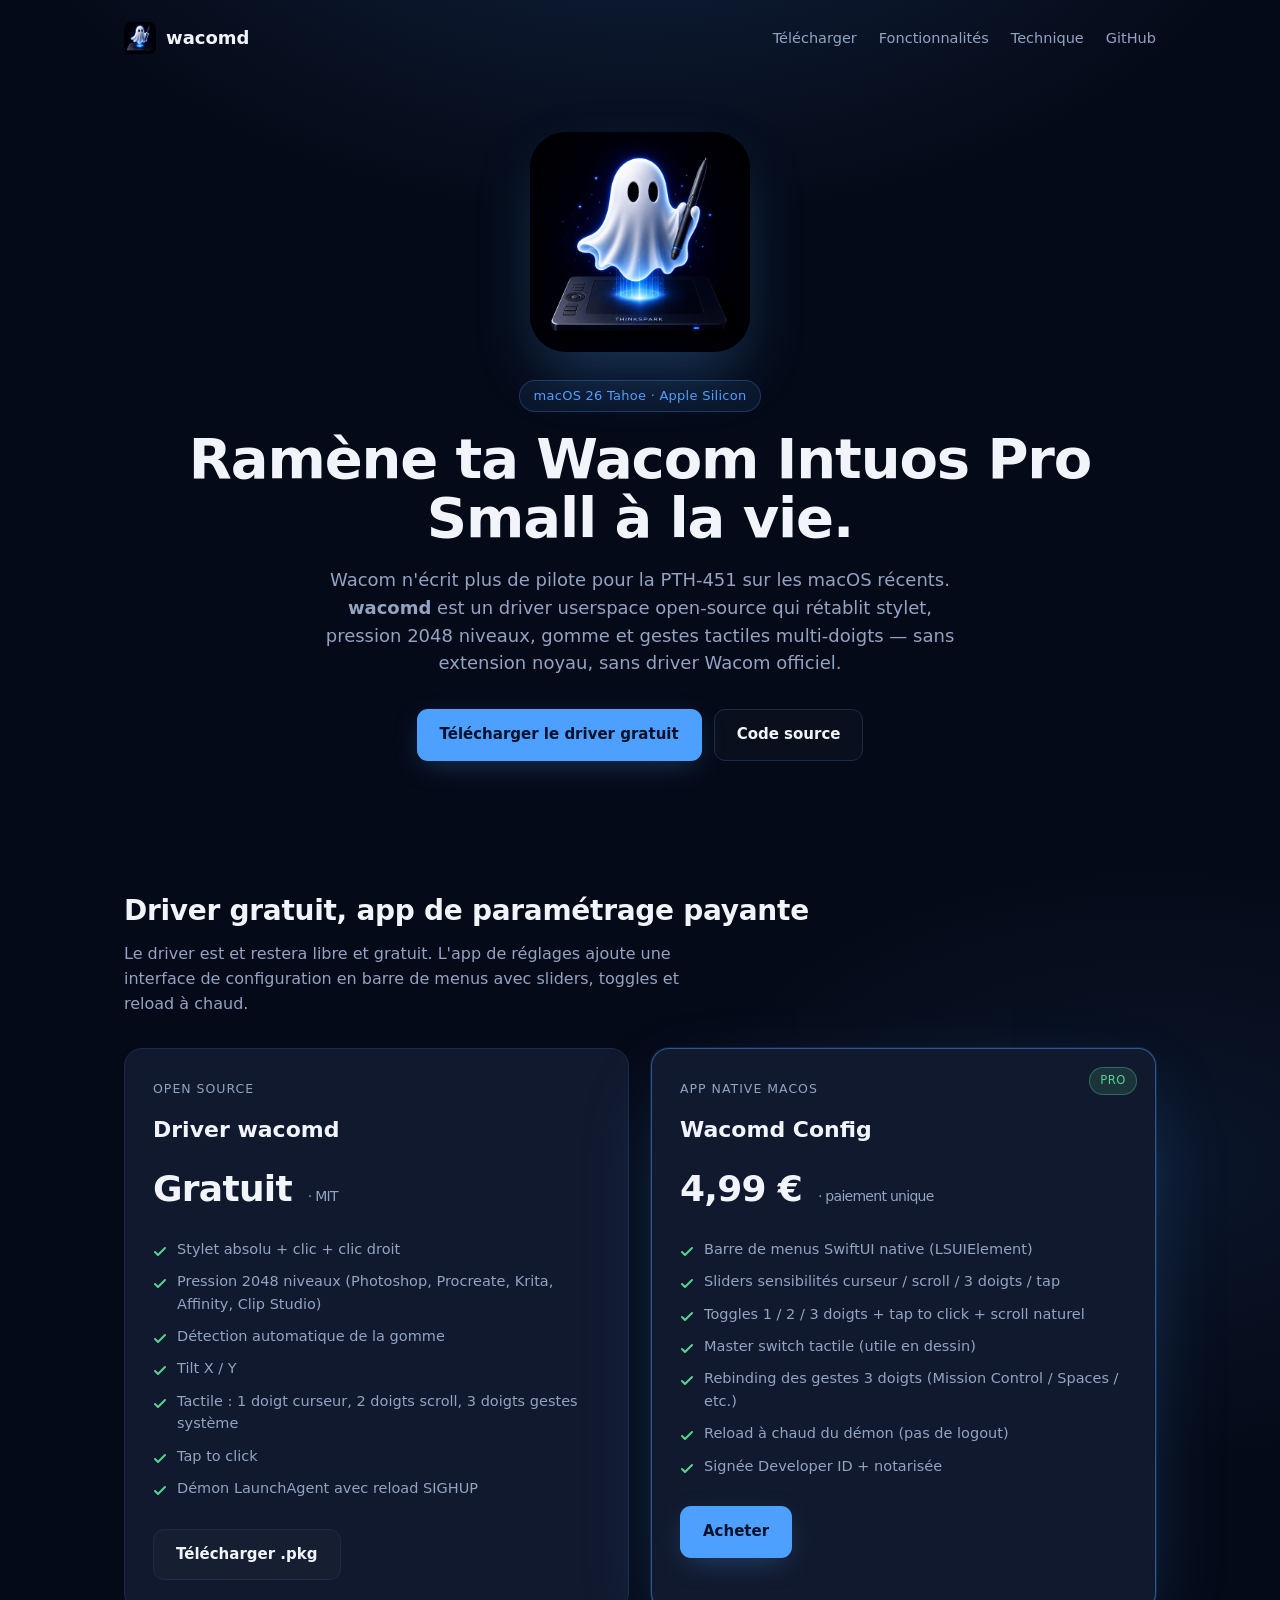
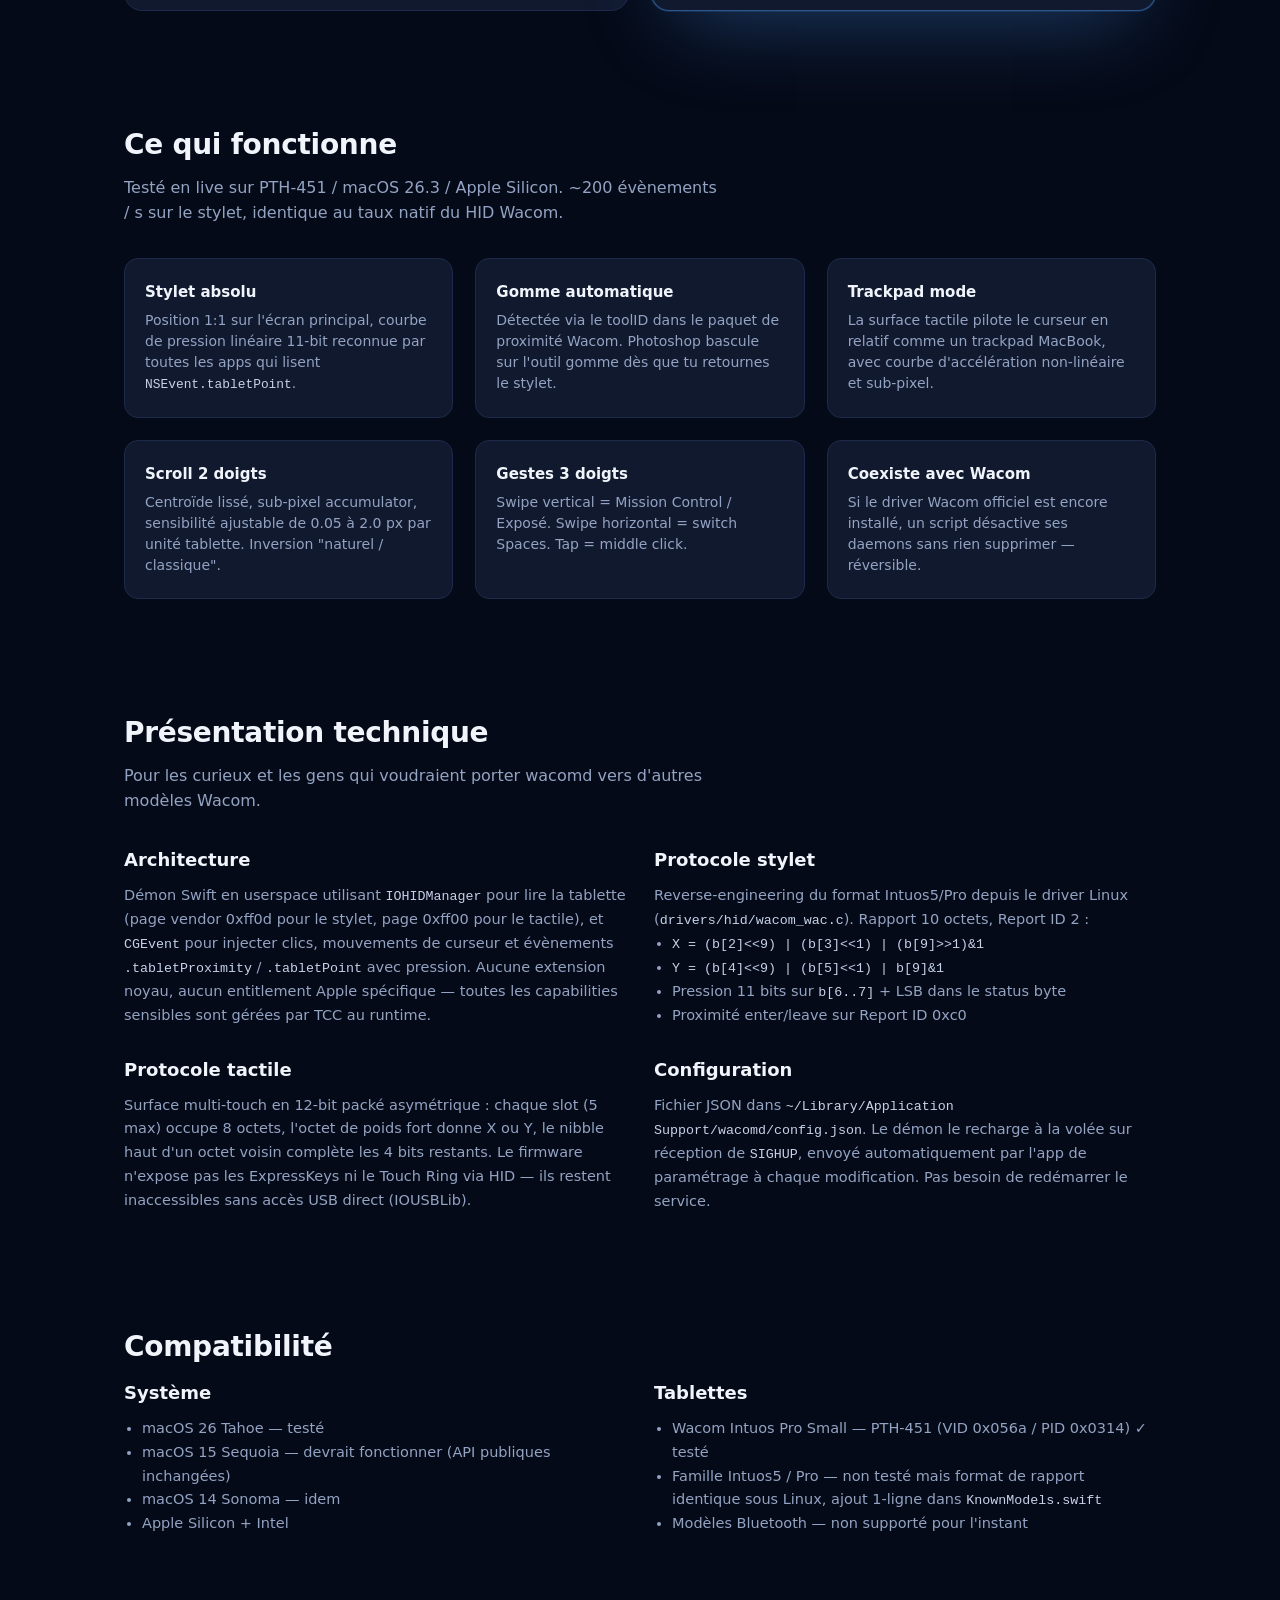
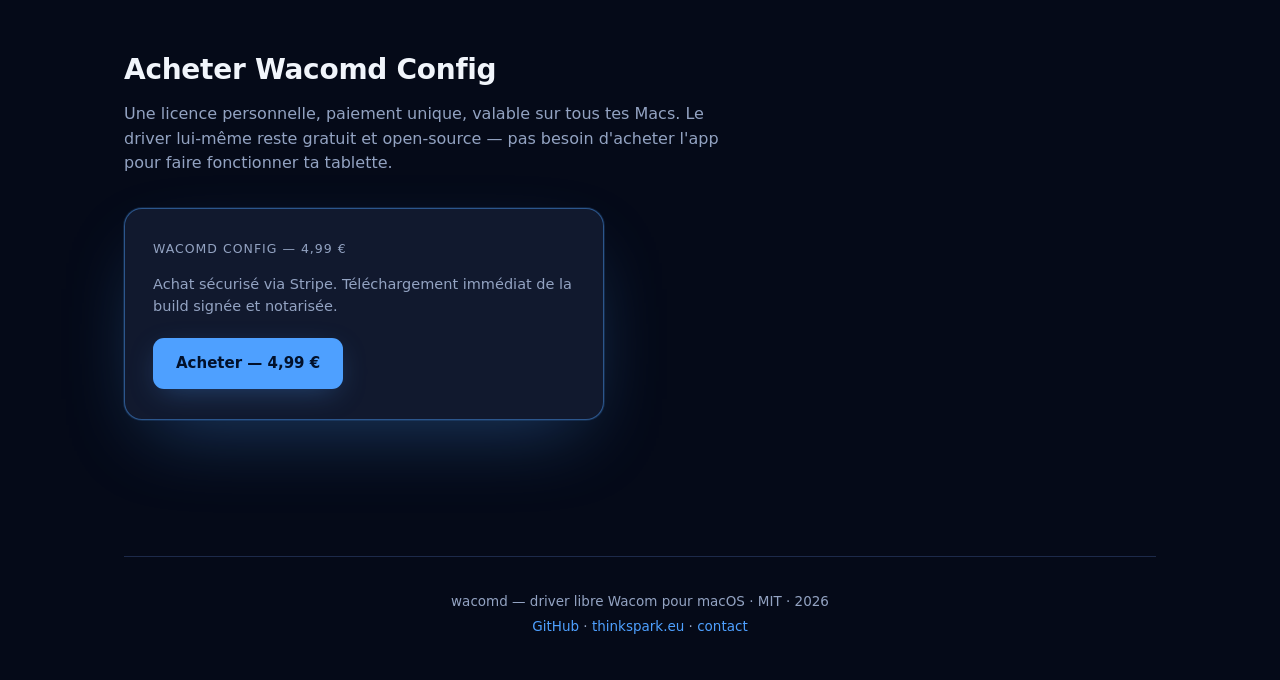
==== web/wacom_PTH-405_Driver/index.html @ 010a2177 "v0.9.1: landing page for app.thinkspark.eu/wacom_PTH-405_Driver Self-contained French landing page r" ====
<!doctype html>
<html lang="fr">
<head>
<meta charset="utf-8">
<meta name="viewport" content="width=device-width,initial-scale=1">
<title>wacomd — driver libre Wacom Intuos Pro Small sur macOS Tahoe</title>
<meta name="description" content="Pilote userspace open-source et app de paramétrage pour la Wacom Intuos Pro Small (PTH-451) sur macOS 26 Tahoe. Stylet, pression 2048 niveaux, gomme, gestes tactiles 1/2/3 doigts.">
<meta property="og:title" content="wacomd — driver libre Wacom PTH-451 sur macOS Tahoe">
<meta property="og:description" content="Stylet, pression, tactile multi-doigts. Driver gratuit, app de réglages payante.">
<meta property="og:image" content="ghost.png">
<meta property="og:type" content="website">
<link rel="icon" href="ghost.png" type="image/png">
<style>
  :root {
    --bg: #050a18;
    --bg-soft: #0c1428;
    --card: #11192e;
    --border: #1d2a4a;
    --accent: #4ea0ff;
    --accent-glow: rgba(78,160,255,0.35);
    --text: #f1f5fb;
    --muted: #93a3c2;
    --good: #59d28e;
  }
  * { box-sizing: border-box; margin: 0; padding: 0; }
  html { scroll-behavior: smooth; }
  body {
    font: 16px/1.55 -apple-system, BlinkMacSystemFont, "SF Pro Text", "Inter", system-ui, sans-serif;
    color: var(--text);
    background:
      radial-gradient(1100px 700px at 50% -200px, rgba(78,160,255,0.18), transparent 60%),
      radial-gradient(800px 500px at 90% 30%, rgba(78,160,255,0.08), transparent 60%),
      var(--bg);
    min-height: 100vh;
  }
  a { color: var(--accent); text-decoration: none; }
  a:hover { text-decoration: underline; }
  code, pre {
    font-family: ui-monospace, "SF Mono", "JetBrains Mono", Menlo, monospace;
    font-size: 0.92em;
    color: #c7d2e8;
  }
  pre {
    background: var(--bg-soft);
    border: 1px solid var(--border);
    border-radius: 10px;
    padding: 18px 20px;
    overflow-x: auto;
  }

  /* layout */
  .wrap { max-width: 1080px; margin: 0 auto; padding: 0 24px; }
  header.top {
    padding: 22px 0;
    display: flex; align-items: center; justify-content: space-between;
  }
  header.top a.logo {
    display: flex; align-items: center; gap: 10px;
    color: var(--text); font-weight: 600; font-size: 18px;
  }
  header.top a.logo img { width: 32px; height: 32px; border-radius: 7px; }
  header.top nav { display: flex; gap: 22px; font-size: 14.5px; }
  header.top nav a { color: var(--muted); }
  header.top nav a:hover { color: var(--text); text-decoration: none; }

  /* hero */
  .hero { padding: 56px 0 72px; text-align: center; }
  .hero .mascot {
    width: 220px; height: 220px;
    border-radius: 36px;
    box-shadow: 0 25px 60px -10px var(--accent-glow), 0 8px 24px rgba(0,0,0,0.5);
    margin: 0 auto 28px;
    display: block;
  }
  .hero .tag {
    display: inline-block;
    color: var(--accent);
    background: rgba(78,160,255,0.08);
    border: 1px solid rgba(78,160,255,0.25);
    border-radius: 999px;
    padding: 5px 14px;
    font-size: 13px;
    letter-spacing: 0.02em;
    margin-bottom: 18px;
  }
  .hero h1 {
    font-size: clamp(34px, 5vw, 56px);
    line-height: 1.05;
    letter-spacing: -0.02em;
    font-weight: 700;
    margin-bottom: 18px;
  }
  .hero p.lead {
    font-size: 18px;
    color: var(--muted);
    max-width: 640px;
    margin: 0 auto 32px;
  }
  .hero .ctas { display: flex; gap: 12px; justify-content: center; flex-wrap: wrap; }
  .btn {
    display: inline-flex; align-items: center; gap: 8px;
    padding: 13px 22px;
    border-radius: 11px;
    font-weight: 600;
    font-size: 15px;
    border: 1px solid transparent;
    transition: transform 0.08s ease, box-shadow 0.2s ease, background 0.2s ease;
  }
  .btn:hover { text-decoration: none; transform: translateY(-1px); }
  .btn-primary {
    background: var(--accent);
    color: #02112b;
    box-shadow: 0 8px 30px -8px var(--accent-glow);
  }
  .btn-primary:hover { background: #7bb6ff; }
  .btn-ghost {
    color: var(--text);
    border-color: var(--border);
    background: rgba(255,255,255,0.02);
  }
  .btn-ghost:hover { background: rgba(255,255,255,0.05); border-color: #2c3d63; }

  /* sections */
  section { padding: 56px 0; }
  section h2 {
    font-size: 28px;
    font-weight: 700;
    letter-spacing: -0.01em;
    margin-bottom: 10px;
  }
  section .sub { color: var(--muted); margin-bottom: 32px; max-width: 600px; }

  /* pricing */
  .pricing { display: grid; grid-template-columns: 1fr 1fr; gap: 22px; }
  @media (max-width: 720px) { .pricing { grid-template-columns: 1fr; } }
  .price-card {
    background: var(--card);
    border: 1px solid var(--border);
    border-radius: 18px;
    padding: 30px 28px;
    position: relative;
  }
  .price-card .label {
    font-size: 12.5px;
    text-transform: uppercase;
    letter-spacing: 0.08em;
    color: var(--muted);
    margin-bottom: 14px;
  }
  .price-card h3 { font-size: 22px; margin-bottom: 8px; }
  .price-card .price {
    font-size: 36px; font-weight: 700; letter-spacing: -0.02em;
    margin: 14px 0;
  }
  .price-card .price small {
    font-size: 14px; font-weight: 400; color: var(--muted);
    margin-left: 4px;
  }
  .price-card ul { list-style: none; margin: 16px 0 24px; }
  .price-card ul li {
    color: var(--muted);
    padding: 5px 0 5px 24px;
    position: relative;
    font-size: 14.5px;
  }
  .price-card ul li::before {
    content: ""; position: absolute; left: 0; top: 12px;
    width: 14px; height: 14px;
    background: var(--good);
    -webkit-mask: url("data:image/svg+xml;utf8,<svg viewBox='0 0 14 14' xmlns='http://www.w3.org/2000/svg'><path d='M2 7l3 3 7-7' stroke='black' stroke-width='2' fill='none' stroke-linecap='round' stroke-linejoin='round'/></svg>") center/contain no-repeat;
            mask: url("data:image/svg+xml;utf8,<svg viewBox='0 0 14 14' xmlns='http://www.w3.org/2000/svg'><path d='M2 7l3 3 7-7' stroke='black' stroke-width='2' fill='none' stroke-linecap='round' stroke-linejoin='round'/></svg>") center/contain no-repeat;
  }
  .price-card.featured {
    border-color: rgba(78,160,255,0.45);
    box-shadow: 0 0 0 1px rgba(78,160,255,0.15), 0 30px 80px -25px var(--accent-glow);
  }
  .price-card .badge {
    position: absolute; top: 18px; right: 18px;
    background: rgba(89,210,142,0.15); color: var(--good);
    border: 1px solid rgba(89,210,142,0.35);
    border-radius: 999px;
    font-size: 11.5px; letter-spacing: 0.05em;
    padding: 4px 10px;
    text-transform: uppercase;
  }

  /* features */
  .features { display: grid; grid-template-columns: 1fr 1fr 1fr; gap: 22px; }
  @media (max-width: 720px) { .features { grid-template-columns: 1fr; } }
  .feature {
    background: var(--card);
    border: 1px solid var(--border);
    border-radius: 14px;
    padding: 22px 20px;
  }
  .feature h4 { font-size: 15px; margin-bottom: 6px; }
  .feature p { font-size: 14px; color: var(--muted); line-height: 1.5; }

  /* tech */
  .tech-grid {
    display: grid; grid-template-columns: 1fr 1fr; gap: 28px;
  }
  @media (max-width: 720px) { .tech-grid { grid-template-columns: 1fr; } }
  .tech-grid h3 { font-size: 18px; margin-bottom: 10px; }
  .tech-grid p, .tech-grid li { font-size: 14.5px; color: var(--muted); line-height: 1.65; }
  .tech-grid ul { margin-left: 18px; }

  /* footer */
  footer {
    border-top: 1px solid var(--border);
    margin-top: 80px;
    padding: 30px 0 40px;
    color: var(--muted);
    font-size: 13.5px;
    text-align: center;
  }
  footer p { margin: 4px 0; }
</style>
</head>
<body>

<div class="wrap">

  <header class="top">
    <a class="logo" href="#"><img src="ghost.png" alt=""> wacomd</a>
    <nav>
      <a href="#telecharger">Télécharger</a>
      <a href="#fonctionnalites">Fonctionnalités</a>
      <a href="#technique">Technique</a>
      <a href="https://github.com/yanickb/wacomd" target="_blank" rel="noopener">GitHub</a>
    </nav>
  </header>

  <section class="hero">
    <img class="mascot" src="ghost.png" alt="">
    <span class="tag">macOS 26 Tahoe · Apple Silicon</span>
    <h1>Ramène ta Wacom Intuos Pro Small à la vie.</h1>
    <p class="lead">
      Wacom n'écrit plus de pilote pour la PTH-451 sur les macOS récents.
      <strong>wacomd</strong> est un driver userspace open-source qui rétablit
      stylet, pression&nbsp;2048&nbsp;niveaux, gomme et gestes tactiles
      multi-doigts — sans extension noyau, sans driver Wacom officiel.
    </p>
    <div class="ctas">
      <a class="btn btn-primary" href="#telecharger">Télécharger le driver gratuit</a>
      <a class="btn btn-ghost" href="https://github.com/yanickb/wacomd" target="_blank" rel="noopener">Code source</a>
    </div>
  </section>

  <section id="telecharger">
    <h2>Driver gratuit, app de paramétrage payante</h2>
    <p class="sub">
      Le driver est et restera libre et gratuit. L'app de réglages
      ajoute une interface de configuration en barre de menus
      avec sliders, toggles et reload à chaud.
    </p>

    <div class="pricing">

      <div class="price-card">
        <div class="label">Open Source</div>
        <h3>Driver wacomd</h3>
        <div class="price">Gratuit <small>· MIT</small></div>
        <ul>
          <li>Stylet absolu + clic + clic droit</li>
          <li>Pression 2048 niveaux (Photoshop, Procreate, Krita, Affinity, Clip Studio)</li>
          <li>Détection automatique de la gomme</li>
          <li>Tilt X / Y</li>
          <li>Tactile&nbsp;: 1 doigt curseur, 2 doigts scroll, 3 doigts gestes système</li>
          <li>Tap to click</li>
          <li>Démon LaunchAgent avec reload SIGHUP</li>
        </ul>
        <a class="btn btn-ghost" href="wacomd-latest.pkg" download>Télécharger&nbsp;.pkg</a>
      </div>

      <div class="price-card featured">
        <div class="badge">Pro</div>
        <div class="label">App native macOS</div>
        <h3>Wacomd&nbsp;Config</h3>
        <div class="price">4,99&nbsp;€ <small>· paiement unique</small></div>
        <ul>
          <li>Barre de menus SwiftUI native (LSUIElement)</li>
          <li>Sliders sensibilités curseur / scroll / 3 doigts / tap</li>
          <li>Toggles 1 / 2 / 3 doigts + tap to click + scroll naturel</li>
          <li>Master switch tactile (utile en dessin)</li>
          <li>Rebinding des gestes 3 doigts (Mission Control / Spaces / etc.)</li>
          <li>Reload à chaud du démon (pas de logout)</li>
          <li>Signée Developer ID + notarisée</li>
        </ul>
        <a class="btn btn-primary" href="#acheter">Acheter</a>
      </div>

    </div>
  </section>

  <section id="fonctionnalites">
    <h2>Ce qui fonctionne</h2>
    <p class="sub">Testé en live sur PTH-451&nbsp;/&nbsp;macOS&nbsp;26.3 / Apple Silicon. ~200 évènements / s sur le stylet, identique au taux natif du HID Wacom.</p>

    <div class="features">
      <div class="feature">
        <h4>Stylet absolu</h4>
        <p>Position 1:1 sur l'écran principal, courbe de pression linéaire 11-bit reconnue par toutes les apps qui lisent <code>NSEvent.tabletPoint</code>.</p>
      </div>
      <div class="feature">
        <h4>Gomme automatique</h4>
        <p>Détectée via le toolID dans le paquet de proximité Wacom. Photoshop bascule sur l'outil gomme dès que tu retournes le stylet.</p>
      </div>
      <div class="feature">
        <h4>Trackpad mode</h4>
        <p>La surface tactile pilote le curseur en relatif comme un trackpad MacBook, avec courbe d'accélération non-linéaire et sub-pixel.</p>
      </div>
      <div class="feature">
        <h4>Scroll 2 doigts</h4>
        <p>Centroïde lissé, sub-pixel accumulator, sensibilité ajustable de 0.05 à 2.0&nbsp;px par unité tablette. Inversion "naturel / classique".</p>
      </div>
      <div class="feature">
        <h4>Gestes 3 doigts</h4>
        <p>Swipe vertical&nbsp;= Mission Control / Exposé. Swipe horizontal&nbsp;= switch Spaces. Tap&nbsp;= middle click.</p>
      </div>
      <div class="feature">
        <h4>Coexiste avec Wacom</h4>
        <p>Si le driver Wacom officiel est encore installé, un script désactive ses daemons sans rien supprimer&nbsp;— réversible.</p>
      </div>
    </div>
  </section>

  <section id="technique">
    <h2>Présentation technique</h2>
    <p class="sub">Pour les curieux et les gens qui voudraient porter wacomd vers d'autres modèles Wacom.</p>

    <div class="tech-grid">

      <div>
        <h3>Architecture</h3>
        <p>
          Démon Swift en userspace utilisant <code>IOHIDManager</code> pour lire la
          tablette (page vendor 0xff0d pour le stylet, page 0xff00 pour le tactile),
          et <code>CGEvent</code> pour injecter clics, mouvements de curseur et
          évènements <code>.tabletProximity</code>&nbsp;/&nbsp;<code>.tabletPoint</code>
          avec pression. Aucune extension noyau, aucun entitlement Apple spécifique
          — toutes les capabilities sensibles sont gérées par TCC au runtime.
        </p>
      </div>

      <div>
        <h3>Protocole stylet</h3>
        <p>
          Reverse-engineering du format Intuos5/Pro depuis le driver Linux
          (<code>drivers/hid/wacom_wac.c</code>). Rapport 10 octets, Report ID 2&nbsp;:
        </p>
        <ul>
          <li><code>X = (b[2]&lt;&lt;9) | (b[3]&lt;&lt;1) | (b[9]&gt;&gt;1)&amp;1</code></li>
          <li><code>Y = (b[4]&lt;&lt;9) | (b[5]&lt;&lt;1) | b[9]&amp;1</code></li>
          <li>Pression 11 bits sur <code>b[6..7]</code> + LSB dans le status byte</li>
          <li>Proximité enter/leave sur Report ID 0xc0</li>
        </ul>
      </div>

      <div>
        <h3>Protocole tactile</h3>
        <p>
          Surface multi-touch en 12-bit packé asymétrique&nbsp;: chaque slot (5 max)
          occupe 8 octets, l'octet de poids fort donne X ou Y, le nibble haut d'un
          octet voisin complète les 4 bits restants. Le firmware n'expose pas
          les ExpressKeys ni le Touch Ring via HID — ils restent inaccessibles
          sans accès USB direct (IOUSBLib).
        </p>
      </div>

      <div>
        <h3>Configuration</h3>
        <p>
          Fichier JSON dans <code>~/Library/Application Support/wacomd/config.json</code>.
          Le démon le recharge à la volée sur réception de <code>SIGHUP</code>,
          envoyé automatiquement par l'app de paramétrage à chaque modification.
          Pas besoin de redémarrer le service.
        </p>
      </div>

    </div>
  </section>

  <section>
    <h2>Compatibilité</h2>
    <div class="tech-grid">
      <div>
        <h3>Système</h3>
        <ul>
          <li>macOS&nbsp;26 Tahoe — testé</li>
          <li>macOS&nbsp;15 Sequoia — devrait fonctionner (API publiques inchangées)</li>
          <li>macOS&nbsp;14 Sonoma — idem</li>
          <li>Apple Silicon&nbsp;+ Intel</li>
        </ul>
      </div>
      <div>
        <h3>Tablettes</h3>
        <ul>
          <li>Wacom Intuos Pro Small — PTH-451 (VID 0x056a / PID 0x0314) ✓ testé</li>
          <li>Famille Intuos5&nbsp;/&nbsp;Pro — non testé mais format de rapport identique sous Linux, ajout 1-ligne dans <code>KnownModels.swift</code></li>
          <li>Modèles Bluetooth — non supporté pour l'instant</li>
        </ul>
      </div>
    </div>
  </section>

  <section id="acheter">
    <h2>Acheter Wacomd Config</h2>
    <p class="sub">
      Une licence personnelle, paiement unique, valable sur tous tes Macs.
      Le driver lui-même reste gratuit et open-source — pas besoin d'acheter
      l'app pour faire fonctionner ta tablette.
    </p>
    <div class="price-card featured" style="max-width: 480px;">
      <div class="label">Wacomd Config — 4,99&nbsp;€</div>
      <p style="color: var(--muted); font-size: 14.5px; margin-top: 6px;">
        Achat sécurisé via Stripe.
        Téléchargement immédiat de la build signée et notarisée.
      </p>
      <a class="btn btn-primary" style="margin-top: 20px;" href="https://buy.stripe.com/PLACEHOLDER_LINK">Acheter — 4,99&nbsp;€</a>
    </div>
  </section>

  <footer>
    <p>wacomd — driver libre Wacom pour macOS · MIT · 2026</p>
    <p>
      <a href="https://github.com/yanickb/wacomd">GitHub</a> ·
      <a href="https://app.thinkspark.eu/">thinkspark.eu</a> ·
      <a href="mailto:yanick.blancho@gmail.com">contact</a>
    </p>
  </footer>

</div>

</body>
</html>
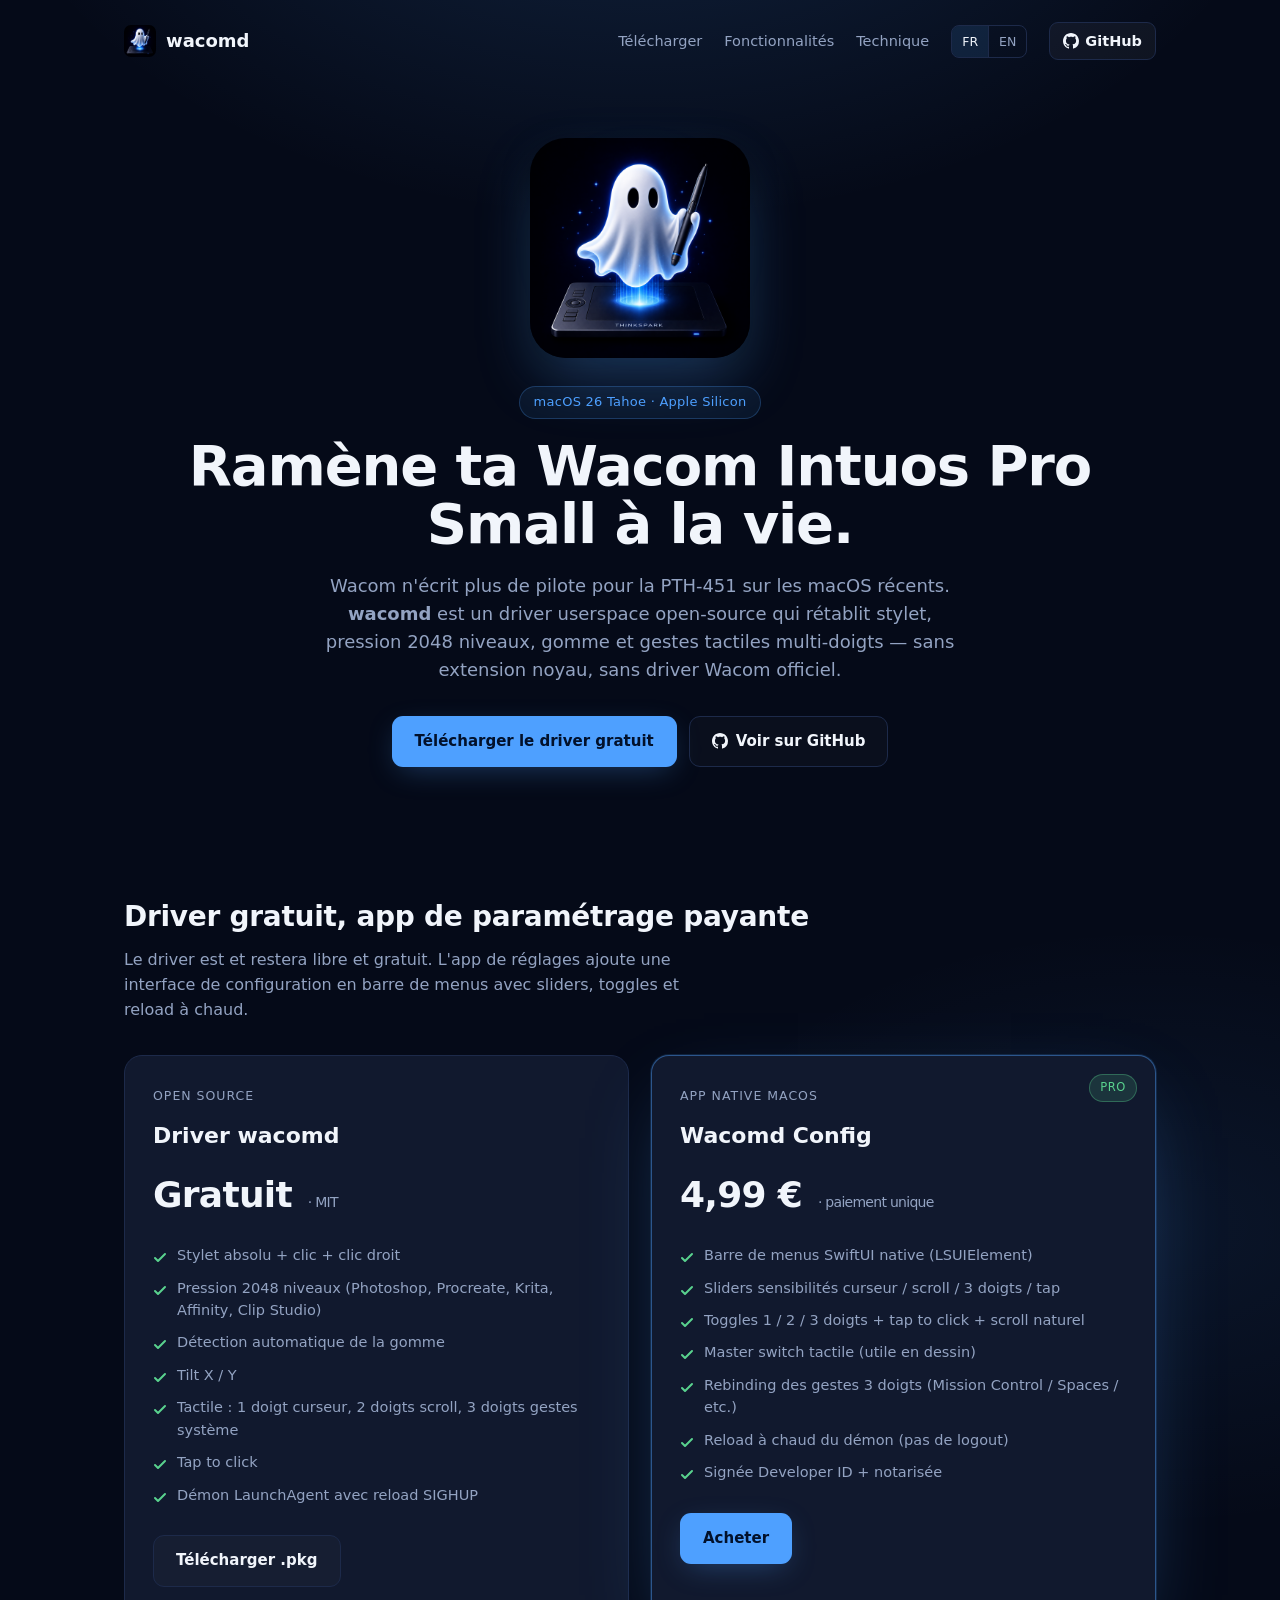
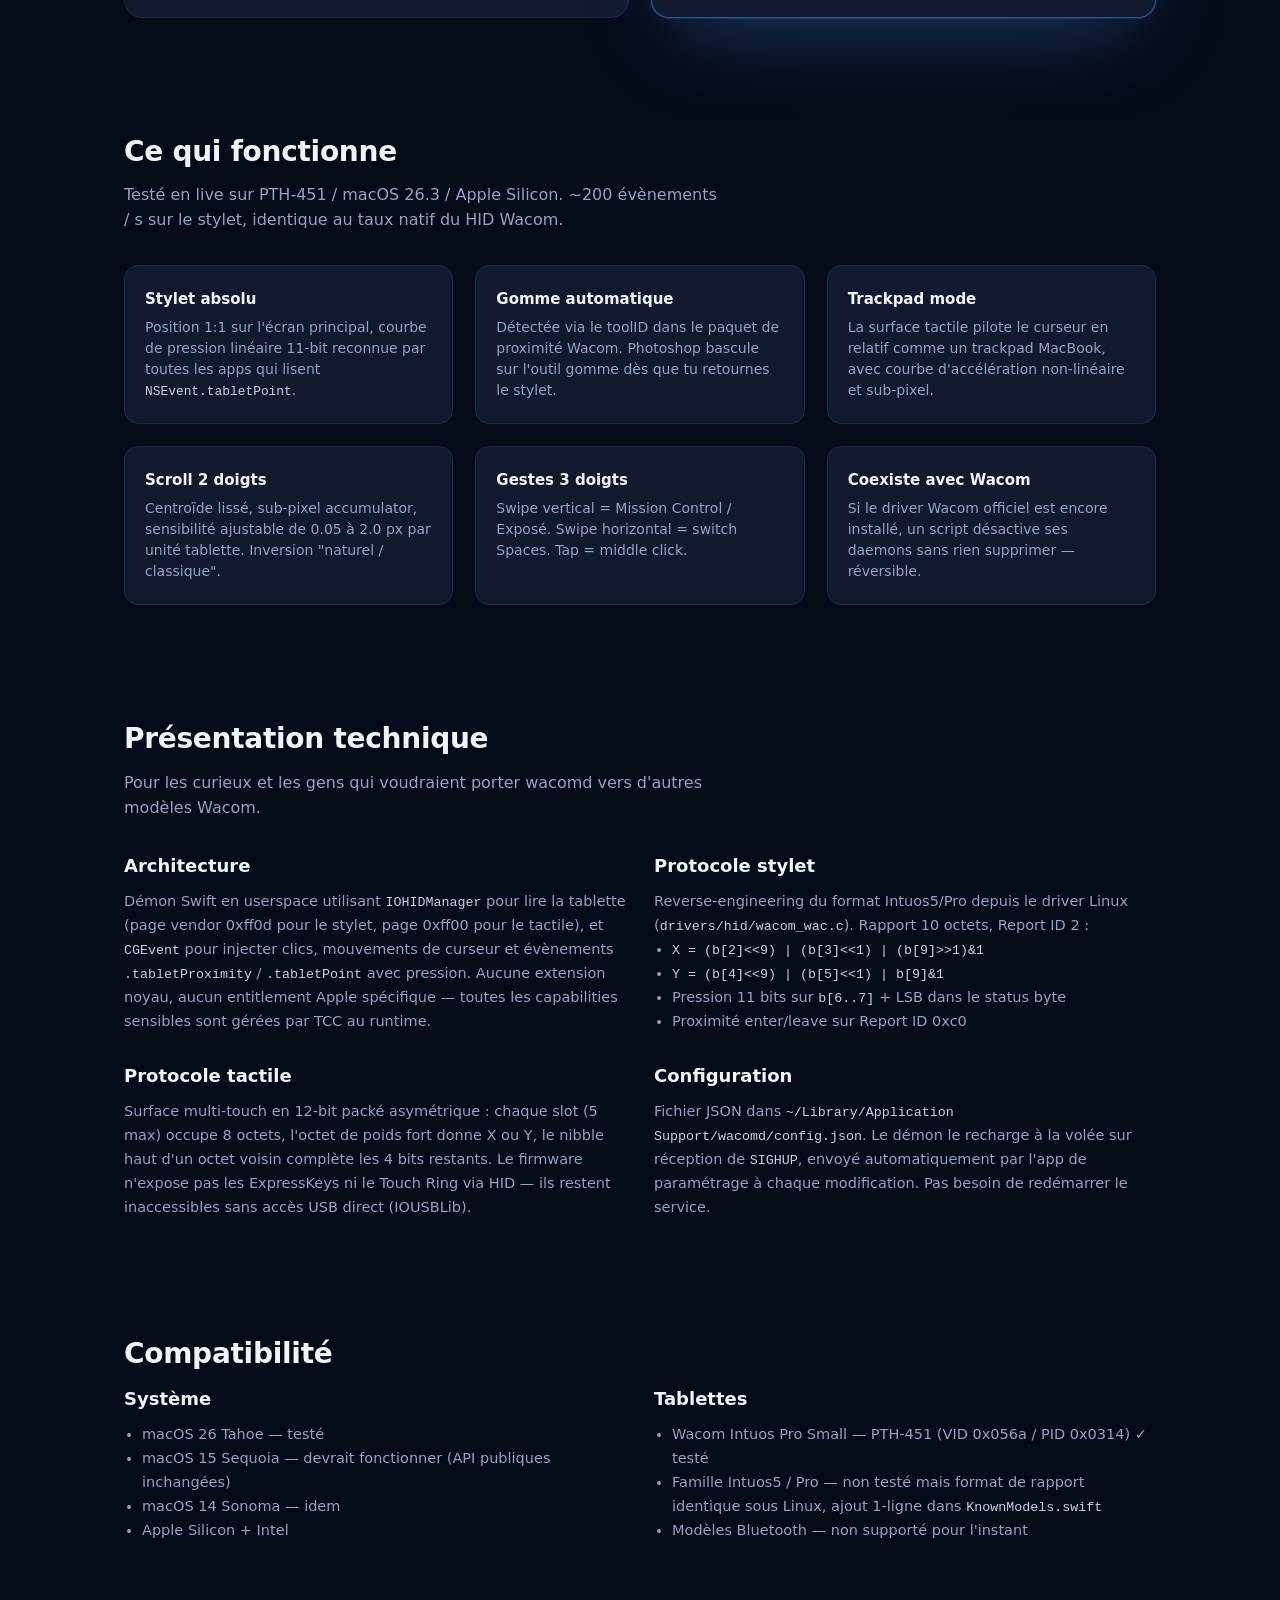
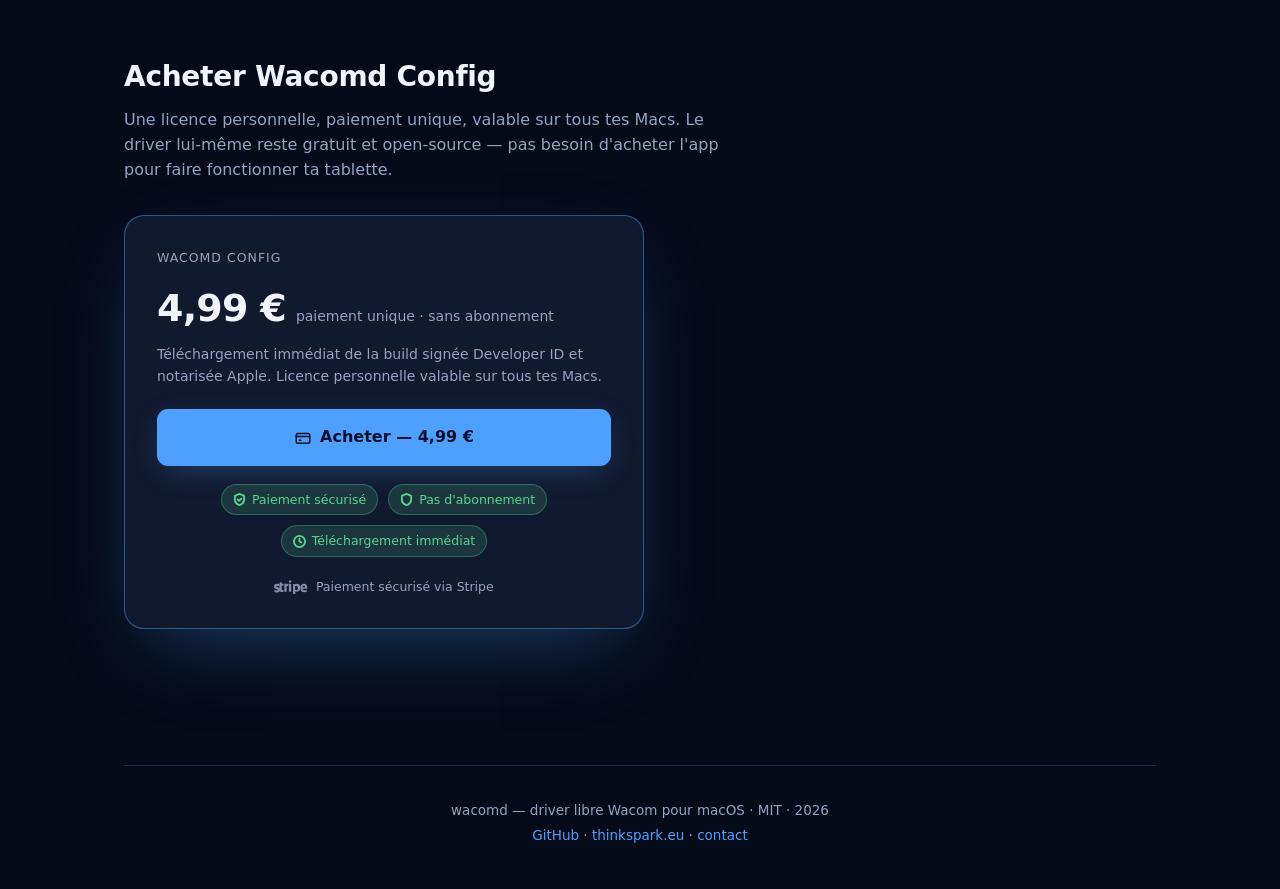
==== commit 3ce4be42: "v0.9.3: landing polish — elegant animations + Stripe wiring Major UI/UX pass on the wacom_PTH-405_Dr" ====
--- a/web/wacom_PTH-405_Driver/index.html
+++ b/web/wacom_PTH-405_Driver/index.html
@@ -9,213 +9,12 @@
 <meta property="og:description" content="Stylet, pression, tactile multi-doigts. Driver gratuit, app de réglages payante.">
 <meta property="og:image" content="ghost.png">
 <meta property="og:type" content="website">
+<meta name="theme-color" content="#050a18">
 <link rel="icon" href="ghost.png" type="image/png">
-<style>
-  :root {
-    --bg: #050a18;
-    --bg-soft: #0c1428;
-    --card: #11192e;
-    --border: #1d2a4a;
-    --accent: #4ea0ff;
-    --accent-glow: rgba(78,160,255,0.35);
-    --text: #f1f5fb;
-    --muted: #93a3c2;
-    --good: #59d28e;
-  }
-  * { box-sizing: border-box; margin: 0; padding: 0; }
-  html { scroll-behavior: smooth; }
-  body {
-    font: 16px/1.55 -apple-system, BlinkMacSystemFont, "SF Pro Text", "Inter", system-ui, sans-serif;
-    color: var(--text);
-    background:
-      radial-gradient(1100px 700px at 50% -200px, rgba(78,160,255,0.18), transparent 60%),
-      radial-gradient(800px 500px at 90% 30%, rgba(78,160,255,0.08), transparent 60%),
-      var(--bg);
-    min-height: 100vh;
-  }
-  a { color: var(--accent); text-decoration: none; }
-  a:hover { text-decoration: underline; }
-  code, pre {
-    font-family: ui-monospace, "SF Mono", "JetBrains Mono", Menlo, monospace;
-    font-size: 0.92em;
-    color: #c7d2e8;
-  }
-  pre {
-    background: var(--bg-soft);
-    border: 1px solid var(--border);
-    border-radius: 10px;
-    padding: 18px 20px;
-    overflow-x: auto;
-  }
-
-  /* layout */
-  .wrap { max-width: 1080px; margin: 0 auto; padding: 0 24px; }
-  header.top {
-    padding: 22px 0;
-    display: flex; align-items: center; justify-content: space-between;
-  }
-  header.top a.logo {
-    display: flex; align-items: center; gap: 10px;
-    color: var(--text); font-weight: 600; font-size: 18px;
-  }
-  header.top a.logo img { width: 32px; height: 32px; border-radius: 7px; }
-  header.top nav { display: flex; gap: 22px; font-size: 14.5px; }
-  header.top nav a { color: var(--muted); }
-  header.top nav a:hover { color: var(--text); text-decoration: none; }
-
-  /* hero */
-  .hero { padding: 56px 0 72px; text-align: center; }
-  .hero .mascot {
-    width: 220px; height: 220px;
-    border-radius: 36px;
-    box-shadow: 0 25px 60px -10px var(--accent-glow), 0 8px 24px rgba(0,0,0,0.5);
-    margin: 0 auto 28px;
-    display: block;
-  }
-  .hero .tag {
-    display: inline-block;
-    color: var(--accent);
-    background: rgba(78,160,255,0.08);
-    border: 1px solid rgba(78,160,255,0.25);
-    border-radius: 999px;
-    padding: 5px 14px;
-    font-size: 13px;
-    letter-spacing: 0.02em;
-    margin-bottom: 18px;
-  }
-  .hero h1 {
-    font-size: clamp(34px, 5vw, 56px);
-    line-height: 1.05;
-    letter-spacing: -0.02em;
-    font-weight: 700;
-    margin-bottom: 18px;
-  }
-  .hero p.lead {
-    font-size: 18px;
-    color: var(--muted);
-    max-width: 640px;
-    margin: 0 auto 32px;
-  }
-  .hero .ctas { display: flex; gap: 12px; justify-content: center; flex-wrap: wrap; }
-  .btn {
-    display: inline-flex; align-items: center; gap: 8px;
-    padding: 13px 22px;
-    border-radius: 11px;
-    font-weight: 600;
-    font-size: 15px;
-    border: 1px solid transparent;
-    transition: transform 0.08s ease, box-shadow 0.2s ease, background 0.2s ease;
-  }
-  .btn:hover { text-decoration: none; transform: translateY(-1px); }
-  .btn-primary {
-    background: var(--accent);
-    color: #02112b;
-    box-shadow: 0 8px 30px -8px var(--accent-glow);
-  }
-  .btn-primary:hover { background: #7bb6ff; }
-  .btn-ghost {
-    color: var(--text);
-    border-color: var(--border);
-    background: rgba(255,255,255,0.02);
-  }
-  .btn-ghost:hover { background: rgba(255,255,255,0.05); border-color: #2c3d63; }
-
-  /* sections */
-  section { padding: 56px 0; }
-  section h2 {
-    font-size: 28px;
-    font-weight: 700;
-    letter-spacing: -0.01em;
-    margin-bottom: 10px;
-  }
-  section .sub { color: var(--muted); margin-bottom: 32px; max-width: 600px; }
-
-  /* pricing */
-  .pricing { display: grid; grid-template-columns: 1fr 1fr; gap: 22px; }
-  @media (max-width: 720px) { .pricing { grid-template-columns: 1fr; } }
-  .price-card {
-    background: var(--card);
-    border: 1px solid var(--border);
-    border-radius: 18px;
-    padding: 30px 28px;
-    position: relative;
-  }
-  .price-card .label {
-    font-size: 12.5px;
-    text-transform: uppercase;
-    letter-spacing: 0.08em;
-    color: var(--muted);
-    margin-bottom: 14px;
-  }
-  .price-card h3 { font-size: 22px; margin-bottom: 8px; }
-  .price-card .price {
-    font-size: 36px; font-weight: 700; letter-spacing: -0.02em;
-    margin: 14px 0;
-  }
-  .price-card .price small {
-    font-size: 14px; font-weight: 400; color: var(--muted);
-    margin-left: 4px;
-  }
-  .price-card ul { list-style: none; margin: 16px 0 24px; }
-  .price-card ul li {
-    color: var(--muted);
-    padding: 5px 0 5px 24px;
-    position: relative;
-    font-size: 14.5px;
-  }
-  .price-card ul li::before {
-    content: ""; position: absolute; left: 0; top: 12px;
-    width: 14px; height: 14px;
-    background: var(--good);
-    -webkit-mask: url("data:image/svg+xml;utf8,<svg viewBox='0 0 14 14' xmlns='http://www.w3.org/2000/svg'><path d='M2 7l3 3 7-7' stroke='black' stroke-width='2' fill='none' stroke-linecap='round' stroke-linejoin='round'/></svg>") center/contain no-repeat;
-            mask: url("data:image/svg+xml;utf8,<svg viewBox='0 0 14 14' xmlns='http://www.w3.org/2000/svg'><path d='M2 7l3 3 7-7' stroke='black' stroke-width='2' fill='none' stroke-linecap='round' stroke-linejoin='round'/></svg>") center/contain no-repeat;
-  }
-  .price-card.featured {
-    border-color: rgba(78,160,255,0.45);
-    box-shadow: 0 0 0 1px rgba(78,160,255,0.15), 0 30px 80px -25px var(--accent-glow);
-  }
-  .price-card .badge {
-    position: absolute; top: 18px; right: 18px;
-    background: rgba(89,210,142,0.15); color: var(--good);
-    border: 1px solid rgba(89,210,142,0.35);
-    border-radius: 999px;
-    font-size: 11.5px; letter-spacing: 0.05em;
-    padding: 4px 10px;
-    text-transform: uppercase;
-  }
-
-  /* features */
-  .features { display: grid; grid-template-columns: 1fr 1fr 1fr; gap: 22px; }
-  @media (max-width: 720px) { .features { grid-template-columns: 1fr; } }
-  .feature {
-    background: var(--card);
-    border: 1px solid var(--border);
-    border-radius: 14px;
-    padding: 22px 20px;
-  }
-  .feature h4 { font-size: 15px; margin-bottom: 6px; }
-  .feature p { font-size: 14px; color: var(--muted); line-height: 1.5; }
-
-  /* tech */
-  .tech-grid {
-    display: grid; grid-template-columns: 1fr 1fr; gap: 28px;
-  }
-  @media (max-width: 720px) { .tech-grid { grid-template-columns: 1fr; } }
-  .tech-grid h3 { font-size: 18px; margin-bottom: 10px; }
-  .tech-grid p, .tech-grid li { font-size: 14.5px; color: var(--muted); line-height: 1.65; }
-  .tech-grid ul { margin-left: 18px; }
-
-  /* footer */
-  footer {
-    border-top: 1px solid var(--border);
-    margin-top: 80px;
-    padding: 30px 0 40px;
-    color: var(--muted);
-    font-size: 13.5px;
-    text-align: center;
-  }
-  footer p { margin: 4px 0; }
-</style>
+<link rel="alternate" hreflang="fr" href="./index.html">
+<link rel="alternate" hreflang="en" href="./index.en.html">
+<link rel="preload" href="ghost.png" as="image">
+<link rel="stylesheet" href="styles.css">
 </head>
 <body>
 
@@ -227,12 +26,22 @@
       <a href="#telecharger">Télécharger</a>
       <a href="#fonctionnalites">Fonctionnalités</a>
       <a href="#technique">Technique</a>
-      <a href="https://github.com/yanickb/wacomd" target="_blank" rel="noopener">GitHub</a>
+      <div class="lang-switch">
+        <a href="index.html" class="active">FR</a>
+        <a href="index.en.html">EN</a>
+      </div>
+      <a href="https://github.com/yanickb/wacomd" target="_blank" rel="noopener" class="github" aria-label="Voir le projet sur GitHub">
+        <svg viewBox="0 0 16 16" fill="currentColor" aria-hidden="true"><path d="M8 0C3.58 0 0 3.58 0 8c0 3.54 2.29 6.53 5.47 7.59.4.07.55-.17.55-.38 0-.19-.01-.82-.01-1.49-2.01.37-2.53-.49-2.69-.94-.09-.23-.48-.94-.82-1.13-.28-.15-.68-.52-.01-.53.63-.01 1.08.58 1.23.82.72 1.21 1.87.87 2.33.66.07-.52.28-.87.51-1.07-1.78-.2-3.64-.89-3.64-3.95 0-.87.31-1.59.82-2.15-.08-.2-.36-1.02.08-2.12 0 0 .67-.21 2.2.82.64-.18 1.32-.27 2-.27.68 0 1.36.09 2 .27 1.53-1.04 2.2-.82 2.2-.82.44 1.1.16 1.92.08 2.12.51.56.82 1.27.82 2.15 0 3.07-1.87 3.75-3.65 3.95.29.25.54.73.54 1.48 0 1.07-.01 1.93-.01 2.2 0 .21.15.46.55.38A8.013 8.013 0 0016 8c0-4.42-3.58-8-8-8z"/></svg>
+        GitHub
+      </a>
     </nav>
   </header>
 
   <section class="hero">
-    <img class="mascot" src="ghost.png" alt="">
+    <div class="mascot-wrap">
+      <div class="mascot-halo" aria-hidden="true"></div>
+      <img class="mascot" src="ghost.png" alt="" width="220" height="220">
+    </div>
     <span class="tag">macOS 26 Tahoe · Apple Silicon</span>
     <h1>Ramène ta Wacom Intuos Pro Small à la vie.</h1>
     <p class="lead">
@@ -243,13 +52,16 @@
     </p>
     <div class="ctas">
       <a class="btn btn-primary" href="#telecharger">Télécharger le driver gratuit</a>
-      <a class="btn btn-ghost" href="https://github.com/yanickb/wacomd" target="_blank" rel="noopener">Code source</a>
+      <a class="btn btn-ghost" href="https://github.com/yanickb/wacomd" target="_blank" rel="noopener">
+        <svg viewBox="0 0 16 16" fill="currentColor" style="width:16px;height:16px;" aria-hidden="true"><path d="M8 0C3.58 0 0 3.58 0 8c0 3.54 2.29 6.53 5.47 7.59.4.07.55-.17.55-.38 0-.19-.01-.82-.01-1.49-2.01.37-2.53-.49-2.69-.94-.09-.23-.48-.94-.82-1.13-.28-.15-.68-.52-.01-.53.63-.01 1.08.58 1.23.82.72 1.21 1.87.87 2.33.66.07-.52.28-.87.51-1.07-1.78-.2-3.64-.89-3.64-3.95 0-.87.31-1.59.82-2.15-.08-.2-.36-1.02.08-2.12 0 0 .67-.21 2.2.82.64-.18 1.32-.27 2-.27.68 0 1.36.09 2 .27 1.53-1.04 2.2-.82 2.2-.82.44 1.1.16 1.92.08 2.12.51.56.82 1.27.82 2.15 0 3.07-1.87 3.75-3.65 3.95.29.25.54.73.54 1.48 0 1.07-.01 1.93-.01 2.2 0 .21.15.46.55.38A8.013 8.013 0 0016 8c0-4.42-3.58-8-8-8z"/></svg>
+        Voir sur GitHub
+      </a>
     </div>
   </section>
 
   <section id="telecharger">
-    <h2>Driver gratuit, app de paramétrage payante</h2>
-    <p class="sub">
+    <h2 class="reveal">Driver gratuit, app de paramétrage payante</h2>
+    <p class="sub reveal">
       Le driver est et restera libre et gratuit. L'app de réglages
       ajoute une interface de configuration en barre de menus
       avec sliders, toggles et reload à chaud.
@@ -257,7 +69,7 @@
 
     <div class="pricing">
 
-      <div class="price-card">
+      <div class="price-card reveal">
         <div class="label">Open Source</div>
         <h3>Driver wacomd</h3>
         <div class="price">Gratuit <small>· MIT</small></div>
@@ -273,7 +85,7 @@
         <a class="btn btn-ghost" href="wacomd-latest.pkg" download>Télécharger&nbsp;.pkg</a>
       </div>
 
-      <div class="price-card featured">
+      <div class="price-card featured reveal">
         <div class="badge">Pro</div>
         <div class="label">App native macOS</div>
         <h3>Wacomd&nbsp;Config</h3>
@@ -294,31 +106,31 @@
   </section>
 
   <section id="fonctionnalites">
-    <h2>Ce qui fonctionne</h2>
-    <p class="sub">Testé en live sur PTH-451&nbsp;/&nbsp;macOS&nbsp;26.3 / Apple Silicon. ~200 évènements / s sur le stylet, identique au taux natif du HID Wacom.</p>
+    <h2 class="reveal">Ce qui fonctionne</h2>
+    <p class="sub reveal">Testé en live sur PTH-451&nbsp;/&nbsp;macOS&nbsp;26.3 / Apple Silicon. ~200 évènements / s sur le stylet, identique au taux natif du HID Wacom.</p>
 
     <div class="features">
-      <div class="feature">
+      <div class="feature reveal">
         <h4>Stylet absolu</h4>
         <p>Position 1:1 sur l'écran principal, courbe de pression linéaire 11-bit reconnue par toutes les apps qui lisent <code>NSEvent.tabletPoint</code>.</p>
       </div>
-      <div class="feature">
+      <div class="feature reveal">
         <h4>Gomme automatique</h4>
         <p>Détectée via le toolID dans le paquet de proximité Wacom. Photoshop bascule sur l'outil gomme dès que tu retournes le stylet.</p>
       </div>
-      <div class="feature">
+      <div class="feature reveal">
         <h4>Trackpad mode</h4>
         <p>La surface tactile pilote le curseur en relatif comme un trackpad MacBook, avec courbe d'accélération non-linéaire et sub-pixel.</p>
       </div>
-      <div class="feature">
+      <div class="feature reveal">
         <h4>Scroll 2 doigts</h4>
         <p>Centroïde lissé, sub-pixel accumulator, sensibilité ajustable de 0.05 à 2.0&nbsp;px par unité tablette. Inversion "naturel / classique".</p>
       </div>
-      <div class="feature">
+      <div class="feature reveal">
         <h4>Gestes 3 doigts</h4>
         <p>Swipe vertical&nbsp;= Mission Control / Exposé. Swipe horizontal&nbsp;= switch Spaces. Tap&nbsp;= middle click.</p>
       </div>
-      <div class="feature">
+      <div class="feature reveal">
         <h4>Coexiste avec Wacom</h4>
         <p>Si le driver Wacom officiel est encore installé, un script désactive ses daemons sans rien supprimer&nbsp;— réversible.</p>
       </div>
@@ -326,12 +138,11 @@
   </section>
 
   <section id="technique">
-    <h2>Présentation technique</h2>
-    <p class="sub">Pour les curieux et les gens qui voudraient porter wacomd vers d'autres modèles Wacom.</p>
+    <h2 class="reveal">Présentation technique</h2>
+    <p class="sub reveal">Pour les curieux et les gens qui voudraient porter wacomd vers d'autres modèles Wacom.</p>
 
     <div class="tech-grid">
-
-      <div>
+      <div class="reveal">
         <h3>Architecture</h3>
         <p>
           Démon Swift en userspace utilisant <code>IOHIDManager</code> pour lire la
@@ -342,8 +153,7 @@
           — toutes les capabilities sensibles sont gérées par TCC au runtime.
         </p>
       </div>
-
-      <div>
+      <div class="reveal">
         <h3>Protocole stylet</h3>
         <p>
           Reverse-engineering du format Intuos5/Pro depuis le driver Linux
@@ -356,8 +166,7 @@
           <li>Proximité enter/leave sur Report ID 0xc0</li>
         </ul>
       </div>
-
-      <div>
+      <div class="reveal">
         <h3>Protocole tactile</h3>
         <p>
           Surface multi-touch en 12-bit packé asymétrique&nbsp;: chaque slot (5 max)
@@ -367,8 +176,7 @@
           sans accès USB direct (IOUSBLib).
         </p>
       </div>
-
-      <div>
+      <div class="reveal">
         <h3>Configuration</h3>
         <p>
           Fichier JSON dans <code>~/Library/Application Support/wacomd/config.json</code>.
@@ -377,14 +185,13 @@
           Pas besoin de redémarrer le service.
         </p>
       </div>
-
     </div>
   </section>
 
   <section>
-    <h2>Compatibilité</h2>
+    <h2 class="reveal">Compatibilité</h2>
     <div class="tech-grid">
-      <div>
+      <div class="reveal">
         <h3>Système</h3>
         <ul>
           <li>macOS&nbsp;26 Tahoe — testé</li>
@@ -393,7 +200,7 @@
           <li>Apple Silicon&nbsp;+ Intel</li>
         </ul>
       </div>
-      <div>
+      <div class="reveal">
         <h3>Tablettes</h3>
         <ul>
           <li>Wacom Intuos Pro Small — PTH-451 (VID 0x056a / PID 0x0314) ✓ testé</li>
@@ -405,19 +212,62 @@
   </section>
 
   <section id="acheter">
-    <h2>Acheter Wacomd Config</h2>
-    <p class="sub">
+    <h2 class="reveal">Acheter Wacomd Config</h2>
+    <p class="sub reveal">
       Une licence personnelle, paiement unique, valable sur tous tes Macs.
       Le driver lui-même reste gratuit et open-source — pas besoin d'acheter
       l'app pour faire fonctionner ta tablette.
     </p>
-    <div class="price-card featured" style="max-width: 480px;">
-      <div class="label">Wacomd Config — 4,99&nbsp;€</div>
-      <p style="color: var(--muted); font-size: 14.5px; margin-top: 6px;">
-        Achat sécurisé via Stripe.
-        Téléchargement immédiat de la build signée et notarisée.
+
+    <div class="buy-block reveal">
+      <div class="label">Wacomd Config</div>
+      <div class="price-line">
+        <span class="amount">4,99&nbsp;€</span>
+        <span class="terms">paiement unique · sans abonnement</span>
+      </div>
+      <p class="micro">
+        Téléchargement immédiat de la build signée Developer ID et notarisée
+        Apple. Licence personnelle valable sur tous tes Macs.
       </p>
-      <a class="btn btn-primary" style="margin-top: 20px;" href="https://buy.stripe.com/PLACEHOLDER_LINK">Acheter — 4,99&nbsp;€</a>
+
+      <a class="btn btn-primary btn-buy" data-stripe-buy href="#">
+        <svg viewBox="0 0 24 24" fill="none" stroke="currentColor" stroke-width="2" stroke-linecap="round" stroke-linejoin="round" style="width:18px;height:18px;" aria-hidden="true">
+          <rect x="3" y="6" width="18" height="13" rx="2"/>
+          <path d="M3 10h18"/>
+          <path d="M7 15h2"/>
+        </svg>
+        Acheter — 4,99&nbsp;€
+      </a>
+
+      <div class="trust-row">
+        <span class="trust-pill">
+          <svg viewBox="0 0 14 14" fill="none" stroke="currentColor" stroke-width="2" aria-hidden="true">
+            <path d="M7 1l5 2v4c0 3-2 5-5 6-3-1-5-3-5-6V3l5-2z" stroke-linejoin="round"/>
+            <path d="M5 7l1.5 1.5L9 6" stroke-linecap="round" stroke-linejoin="round"/>
+          </svg>
+          Paiement sécurisé
+        </span>
+        <span class="trust-pill">
+          <svg viewBox="0 0 14 14" fill="none" stroke="currentColor" stroke-width="2" aria-hidden="true">
+            <path d="M7 1l5 2v4c0 3-2 5-5 6-3-1-5-3-5-6V3l5-2z" stroke-linejoin="round"/>
+          </svg>
+          Pas d'abonnement
+        </span>
+        <span class="trust-pill">
+          <svg viewBox="0 0 14 14" fill="none" stroke="currentColor" stroke-width="2" aria-hidden="true">
+            <circle cx="7" cy="7" r="6"/>
+            <path d="M7 4v3l2 1" stroke-linecap="round"/>
+          </svg>
+          Téléchargement immédiat
+        </span>
+      </div>
+
+      <div class="stripe-line">
+        <svg viewBox="0 0 60 25" fill="currentColor" aria-hidden="true">
+          <path d="M59.6 14.4c0-4.3-2.1-7.7-6.1-7.7-4 0-6.5 3.4-6.5 7.6 0 5 2.9 7.5 7 7.5 2 0 3.5-.4 4.7-1.1v-3.3c-1.2.6-2.5 1-4.2 1-1.7 0-3.1-.6-3.3-2.6h8.3c.1-.4.1-1 .1-1.4zm-8.4-1.6c0-1.9 1.2-2.7 2.3-2.7s2.2.8 2.2 2.7h-4.5z M40.8 6.7c-1.6 0-2.7.8-3.3 1.3l-.2-1H34v18.7l4.1-.9V20c.6.4 1.5 1 3 1 3 0 5.8-2.4 5.8-7.6-.1-4.8-2.9-6.7-6.1-6.7zm-1 11.7c-1 0-1.6-.4-2-.8V11c.4-.5 1-.8 2-.8 1.6 0 2.7 1.8 2.7 4.1 0 2.4-1.1 4.1-2.7 4.1z M30.7.5l-4.1.9v3.3l4.1-.9z M30.7 6.9h-4.1V21h4.1V6.9z M22.2 8.1l-.3-1.2h-3.5V21h4.1v-9.5c1-1.3 2.6-1 3.1-.9V6.9c-.5-.2-2.4-.6-3.4 1.2z M14 3.4l-4 .9-.1 13.1c0 2.4 1.8 4.2 4.2 4.2 1.4 0 2.4-.3 2.9-.6v-3.3c-.5.2-3.1.9-3.1-1.5V10.4h3.1V6.9h-3.1V3.4zM4.1 11c0-.6.5-.9 1.4-.9 1.2 0 2.8.4 4 1.1V7.4c-1.3-.5-2.6-.7-4-.7C2.2 6.7 0 8.6 0 11.7c0 4.9 6.8 4.1 6.8 6.2 0 .8-.7 1-1.6 1-1.4 0-3.1-.6-4.5-1.4v3.9c1.5.7 3 1 4.5 1 3.4 0 5.7-1.7 5.7-4.9 0-5.4-6.8-4.4-6.8-6.5z"/>
+        </svg>
+        Paiement sécurisé via Stripe
+      </div>
     </div>
   </section>
 
@@ -432,5 +282,6 @@
 
 </div>
 
+<script src="app.js" defer></script>
 </body>
 </html>
--- a/web/wacom_PTH-405_Driver/styles.css
+++ b/web/wacom_PTH-405_Driver/styles.css
@@ -0,0 +1,511 @@
+/* =========================================================================
+   wacomd landing — shared styles
+   Elegant dark theme, blue/ghost accent + green trust signals.
+   All animations respect prefers-reduced-motion.
+   ========================================================================= */
+
+:root {
+  --bg: #050a18;
+  --bg-soft: #0c1428;
+  --card: #11192e;
+  --card-hover: #14203a;
+  --border: #1d2a4a;
+  --border-soft: rgba(78, 160, 255, 0.18);
+  --accent: #4ea0ff;
+  --accent-strong: #7bb6ff;
+  --accent-glow: rgba(78, 160, 255, 0.35);
+  --text: #f1f5fb;
+  --muted: #93a3c2;
+  --muted-soft: rgba(147, 163, 194, 0.6);
+  --good: #59d28e;
+  --good-glow: rgba(89, 210, 142, 0.16);
+
+  /* Animation tokens (UI Pro Max guidance : 150-300ms transform/opacity) */
+  --dur-fast: 160ms;
+  --dur-base: 240ms;
+  --dur-slow: 480ms;
+  --ease-out: cubic-bezier(0.16, 1, 0.3, 1);     /* spring-out */
+  --ease-in:  cubic-bezier(0.7, 0, 0.84, 0);
+  --ease-io:  cubic-bezier(0.65, 0, 0.35, 1);
+}
+
+* { box-sizing: border-box; margin: 0; padding: 0; }
+html { scroll-behavior: smooth; }
+body {
+  font: 16px/1.55 -apple-system, BlinkMacSystemFont, "SF Pro Text", "Inter",
+        system-ui, sans-serif;
+  color: var(--text);
+  background:
+    radial-gradient(1100px 700px at 50% -200px, rgba(78,160,255,0.18), transparent 60%),
+    radial-gradient(800px 500px at 90% 30%, rgba(78,160,255,0.08), transparent 60%),
+    var(--bg);
+  min-height: 100vh;
+  -webkit-font-smoothing: antialiased;
+  text-rendering: optimizeLegibility;
+}
+a {
+  color: var(--accent);
+  text-decoration: none;
+  transition: color var(--dur-fast) var(--ease-out);
+}
+a:hover { color: var(--accent-strong); }
+a:focus-visible {
+  outline: 2px solid var(--accent);
+  outline-offset: 3px;
+  border-radius: 4px;
+}
+code, pre {
+  font-family: ui-monospace, "SF Mono", "JetBrains Mono", Menlo, monospace;
+  font-size: 0.92em;
+  color: #c7d2e8;
+}
+pre {
+  background: var(--bg-soft);
+  border: 1px solid var(--border);
+  border-radius: 10px;
+  padding: 18px 20px;
+  overflow-x: auto;
+}
+
+/* ---------------- Layout ---------------- */
+.wrap { max-width: 1080px; margin: 0 auto; padding: 0 24px; }
+
+header.top {
+  padding: 22px 0;
+  display: flex;
+  align-items: center;
+  justify-content: space-between;
+}
+header.top a.logo {
+  display: flex;
+  align-items: center;
+  gap: 10px;
+  color: var(--text);
+  font-weight: 600;
+  font-size: 18px;
+}
+header.top a.logo img {
+  width: 32px;
+  height: 32px;
+  border-radius: 7px;
+  transition: transform var(--dur-base) var(--ease-out);
+}
+header.top a.logo:hover img { transform: rotate(-4deg) scale(1.06); }
+
+header.top nav {
+  display: flex;
+  gap: 22px;
+  font-size: 14.5px;
+  align-items: center;
+}
+header.top nav a { color: var(--muted); }
+header.top nav a:not(.github):not(.lang-switch a):hover { color: var(--text); }
+
+header.top nav a.github {
+  display: inline-flex;
+  align-items: center;
+  gap: 6px;
+  color: var(--text);
+  background: rgba(255, 255, 255, 0.04);
+  border: 1px solid var(--border);
+  padding: 7px 13px;
+  border-radius: 9px;
+  font-weight: 600;
+  transition: background var(--dur-fast) var(--ease-out),
+              border-color var(--dur-fast) var(--ease-out),
+              transform var(--dur-fast) var(--ease-out);
+}
+header.top nav a.github:hover {
+  background: rgba(255, 255, 255, 0.08);
+  border-color: #2c3d63;
+  transform: translateY(-1px);
+}
+header.top nav a.github svg { width: 16px; height: 16px; }
+
+.lang-switch {
+  display: inline-flex;
+  border: 1px solid var(--border);
+  border-radius: 8px;
+  overflow: hidden;
+  font-size: 12.5px;
+}
+.lang-switch a {
+  color: var(--muted);
+  padding: 6px 10px;
+  border-right: 1px solid var(--border);
+  transition: background var(--dur-fast) var(--ease-out),
+              color var(--dur-fast) var(--ease-out);
+}
+.lang-switch a:last-child { border-right: none; }
+.lang-switch a:hover { color: var(--text); background: rgba(255,255,255,0.04); }
+.lang-switch a.active {
+  color: var(--text);
+  background: rgba(78, 160, 255, 0.12);
+}
+
+/* ---------------- Hero ---------------- */
+.hero {
+  padding: 56px 0 72px;
+  text-align: center;
+  position: relative;
+}
+.hero .mascot-wrap {
+  position: relative;
+  width: 220px;
+  height: 220px;
+  margin: 0 auto 28px;
+}
+.hero .mascot {
+  width: 220px;
+  height: 220px;
+  border-radius: 36px;
+  box-shadow: 0 25px 60px -10px var(--accent-glow),
+              0 8px 24px rgba(0, 0, 0, 0.5);
+  display: block;
+  animation: mascot-float 7s ease-in-out infinite;
+}
+.hero .mascot-halo {
+  position: absolute;
+  inset: -28px;
+  border-radius: 50%;
+  background: radial-gradient(closest-side, var(--accent-glow), transparent 70%);
+  filter: blur(20px);
+  z-index: -1;
+  animation: halo-pulse 5s ease-in-out infinite;
+}
+
+@keyframes mascot-float {
+  0%, 100% { transform: translateY(0); }
+  50%      { transform: translateY(-10px); }
+}
+@keyframes halo-pulse {
+  0%, 100% { opacity: 0.55; transform: scale(1); }
+  50%      { opacity: 0.9;  transform: scale(1.08); }
+}
+
+.hero .tag {
+  display: inline-block;
+  color: var(--accent);
+  background: rgba(78, 160, 255, 0.08);
+  border: 1px solid rgba(78, 160, 255, 0.25);
+  border-radius: 999px;
+  padding: 5px 14px;
+  font-size: 13px;
+  letter-spacing: 0.02em;
+  margin-bottom: 18px;
+}
+.hero h1 {
+  font-size: clamp(34px, 5vw, 56px);
+  line-height: 1.05;
+  letter-spacing: -0.02em;
+  font-weight: 700;
+  margin-bottom: 18px;
+}
+.hero p.lead {
+  font-size: 18px;
+  color: var(--muted);
+  max-width: 640px;
+  margin: 0 auto 32px;
+}
+.hero .ctas {
+  display: flex;
+  gap: 12px;
+  justify-content: center;
+  flex-wrap: wrap;
+}
+
+/* ---------------- Buttons ---------------- */
+.btn {
+  display: inline-flex;
+  align-items: center;
+  gap: 8px;
+  padding: 13px 22px;
+  border-radius: 11px;
+  font-weight: 600;
+  font-size: 15px;
+  border: 1px solid transparent;
+  cursor: pointer;
+  transition: transform var(--dur-fast) var(--ease-out),
+              box-shadow var(--dur-base) var(--ease-out),
+              background var(--dur-fast) var(--ease-out),
+              border-color var(--dur-fast) var(--ease-out);
+}
+.btn:hover { text-decoration: none; transform: translateY(-1px); }
+.btn:active { transform: translateY(0); transition-duration: 80ms; }
+.btn:focus-visible {
+  outline: 2px solid var(--accent);
+  outline-offset: 3px;
+}
+
+.btn-primary {
+  background: var(--accent);
+  color: #02112b;
+  box-shadow: 0 8px 30px -8px var(--accent-glow);
+}
+.btn-primary:hover {
+  background: var(--accent-strong);
+  box-shadow: 0 14px 40px -10px var(--accent-glow);
+}
+
+.btn-ghost {
+  color: var(--text);
+  border-color: var(--border);
+  background: rgba(255, 255, 255, 0.02);
+}
+.btn-ghost:hover {
+  background: rgba(255, 255, 255, 0.06);
+  border-color: #2c3d63;
+}
+
+/* ---------------- Sections ---------------- */
+section { padding: 56px 0; }
+section h2 {
+  font-size: 28px;
+  font-weight: 700;
+  letter-spacing: -0.01em;
+  margin-bottom: 10px;
+}
+section .sub {
+  color: var(--muted);
+  margin-bottom: 32px;
+  max-width: 600px;
+}
+
+/* ---------------- Pricing ---------------- */
+.pricing { display: grid; grid-template-columns: 1fr 1fr; gap: 22px; }
+@media (max-width: 720px) { .pricing { grid-template-columns: 1fr; } }
+
+.price-card {
+  background: var(--card);
+  border: 1px solid var(--border);
+  border-radius: 18px;
+  padding: 30px 28px;
+  position: relative;
+  transition: transform var(--dur-base) var(--ease-out),
+              border-color var(--dur-base) var(--ease-out),
+              background var(--dur-base) var(--ease-out),
+              box-shadow var(--dur-base) var(--ease-out);
+}
+.price-card:hover {
+  transform: translateY(-3px);
+  background: var(--card-hover);
+  border-color: var(--border-soft);
+  box-shadow: 0 20px 60px -25px var(--accent-glow);
+}
+.price-card .label {
+  font-size: 12.5px;
+  text-transform: uppercase;
+  letter-spacing: 0.08em;
+  color: var(--muted);
+  margin-bottom: 14px;
+}
+.price-card h3 { font-size: 22px; margin-bottom: 8px; }
+.price-card .price {
+  font-size: 36px;
+  font-weight: 700;
+  letter-spacing: -0.02em;
+  margin: 14px 0;
+}
+.price-card .price small {
+  font-size: 14px;
+  font-weight: 400;
+  color: var(--muted);
+  margin-left: 4px;
+}
+.price-card ul { list-style: none; margin: 16px 0 24px; }
+.price-card ul li {
+  color: var(--muted);
+  padding: 5px 0 5px 24px;
+  position: relative;
+  font-size: 14.5px;
+}
+.price-card ul li::before {
+  content: "";
+  position: absolute;
+  left: 0; top: 12px;
+  width: 14px; height: 14px;
+  background: var(--good);
+  -webkit-mask: url("data:image/svg+xml;utf8,<svg viewBox='0 0 14 14' xmlns='http://www.w3.org/2000/svg'><path d='M2 7l3 3 7-7' stroke='black' stroke-width='2' fill='none' stroke-linecap='round' stroke-linejoin='round'/></svg>") center/contain no-repeat;
+          mask: url("data:image/svg+xml;utf8,<svg viewBox='0 0 14 14' xmlns='http://www.w3.org/2000/svg'><path d='M2 7l3 3 7-7' stroke='black' stroke-width='2' fill='none' stroke-linecap='round' stroke-linejoin='round'/></svg>") center/contain no-repeat;
+}
+.price-card.featured {
+  border-color: rgba(78, 160, 255, 0.45);
+  box-shadow: 0 0 0 1px rgba(78, 160, 255, 0.15),
+              0 30px 80px -25px var(--accent-glow);
+}
+.price-card.featured:hover {
+  border-color: var(--accent-strong);
+  box-shadow: 0 0 0 1px rgba(123, 182, 255, 0.3),
+              0 40px 90px -25px var(--accent-glow);
+}
+.price-card .badge {
+  position: absolute;
+  top: 18px;
+  right: 18px;
+  background: rgba(89, 210, 142, 0.15);
+  color: var(--good);
+  border: 1px solid rgba(89, 210, 142, 0.35);
+  border-radius: 999px;
+  font-size: 11.5px;
+  letter-spacing: 0.05em;
+  padding: 4px 10px;
+  text-transform: uppercase;
+}
+
+/* ---------------- Features ---------------- */
+.features { display: grid; grid-template-columns: 1fr 1fr 1fr; gap: 22px; }
+@media (max-width: 720px) { .features { grid-template-columns: 1fr; } }
+
+.feature {
+  background: var(--card);
+  border: 1px solid var(--border);
+  border-radius: 14px;
+  padding: 22px 20px;
+  transition: transform var(--dur-base) var(--ease-out),
+              border-color var(--dur-base) var(--ease-out),
+              background var(--dur-base) var(--ease-out);
+}
+.feature:hover {
+  transform: translateY(-2px);
+  background: var(--card-hover);
+  border-color: var(--border-soft);
+}
+.feature h4 { font-size: 15px; margin-bottom: 6px; }
+.feature p { font-size: 14px; color: var(--muted); line-height: 1.5; }
+
+/* ---------------- Tech grid ---------------- */
+.tech-grid { display: grid; grid-template-columns: 1fr 1fr; gap: 28px; }
+@media (max-width: 720px) { .tech-grid { grid-template-columns: 1fr; } }
+.tech-grid h3 { font-size: 18px; margin-bottom: 10px; }
+.tech-grid p, .tech-grid li {
+  font-size: 14.5px;
+  color: var(--muted);
+  line-height: 1.65;
+}
+.tech-grid ul { margin-left: 18px; }
+
+/* ---------------- Buy / Stripe block ---------------- */
+.buy-block {
+  max-width: 520px;
+  background: var(--card);
+  border: 1px solid rgba(78, 160, 255, 0.45);
+  border-radius: 20px;
+  padding: 32px;
+  box-shadow: 0 30px 80px -25px var(--accent-glow);
+  position: relative;
+  overflow: hidden;
+}
+.buy-block::before {
+  content: "";
+  position: absolute;
+  inset: -1px;
+  border-radius: 20px;
+  padding: 1px;
+  background: linear-gradient(135deg,
+    rgba(78, 160, 255, 0.4),
+    rgba(78, 160, 255, 0.05) 40%,
+    rgba(89, 210, 142, 0.25));
+  -webkit-mask: linear-gradient(#000 0 0) content-box, linear-gradient(#000 0 0);
+          mask: linear-gradient(#000 0 0) content-box, linear-gradient(#000 0 0);
+  -webkit-mask-composite: xor;
+          mask-composite: exclude;
+  pointer-events: none;
+}
+
+.buy-block .label {
+  font-size: 12.5px;
+  text-transform: uppercase;
+  letter-spacing: 0.08em;
+  color: var(--muted);
+}
+.buy-block .price-line {
+  display: flex;
+  align-items: baseline;
+  gap: 10px;
+  margin: 12px 0 6px;
+}
+.buy-block .price-line .amount {
+  font-size: 38px;
+  font-weight: 700;
+  letter-spacing: -0.02em;
+}
+.buy-block .price-line .terms { font-size: 14px; color: var(--muted); }
+.buy-block .micro {
+  color: var(--muted);
+  font-size: 14px;
+  margin-bottom: 22px;
+  line-height: 1.55;
+}
+.buy-block .btn-buy {
+  width: 100%;
+  justify-content: center;
+  font-size: 16px;
+  padding: 15px 22px;
+}
+
+.trust-row {
+  display: flex;
+  gap: 10px;
+  flex-wrap: wrap;
+  margin-top: 18px;
+  justify-content: center;
+}
+.trust-pill {
+  display: inline-flex;
+  align-items: center;
+  gap: 6px;
+  font-size: 12.5px;
+  color: var(--good);
+  background: var(--good-glow);
+  border: 1px solid rgba(89, 210, 142, 0.32);
+  border-radius: 999px;
+  padding: 5px 11px;
+}
+.trust-pill svg { width: 13px; height: 13px; }
+
+.stripe-line {
+  display: flex;
+  align-items: center;
+  justify-content: center;
+  gap: 8px;
+  color: var(--muted);
+  font-size: 12.5px;
+  margin-top: 20px;
+}
+.stripe-line svg { height: 14px; opacity: 0.85; }
+
+/* ---------------- Footer ---------------- */
+footer {
+  border-top: 1px solid var(--border);
+  margin-top: 80px;
+  padding: 30px 0 40px;
+  color: var(--muted);
+  font-size: 13.5px;
+  text-align: center;
+}
+footer p { margin: 4px 0; }
+
+/* ---------------- Reveal-on-scroll ---------------- */
+.reveal {
+  opacity: 0;
+  transform: translateY(18px);
+  transition: opacity var(--dur-slow) var(--ease-out),
+              transform var(--dur-slow) var(--ease-out);
+  transition-delay: var(--reveal-delay, 0ms);
+}
+.reveal.is-visible {
+  opacity: 1;
+  transform: translateY(0);
+}
+
+/* ---------------- Reduced motion ---------------- */
+@media (prefers-reduced-motion: reduce) {
+  *, *::before, *::after {
+    animation-duration: 0.001ms !important;
+    animation-iteration-count: 1 !important;
+    transition-duration: 0.001ms !important;
+    scroll-behavior: auto !important;
+  }
+  .hero .mascot, .hero .mascot-halo { animation: none; }
+  .reveal { opacity: 1; transform: none; }
+}
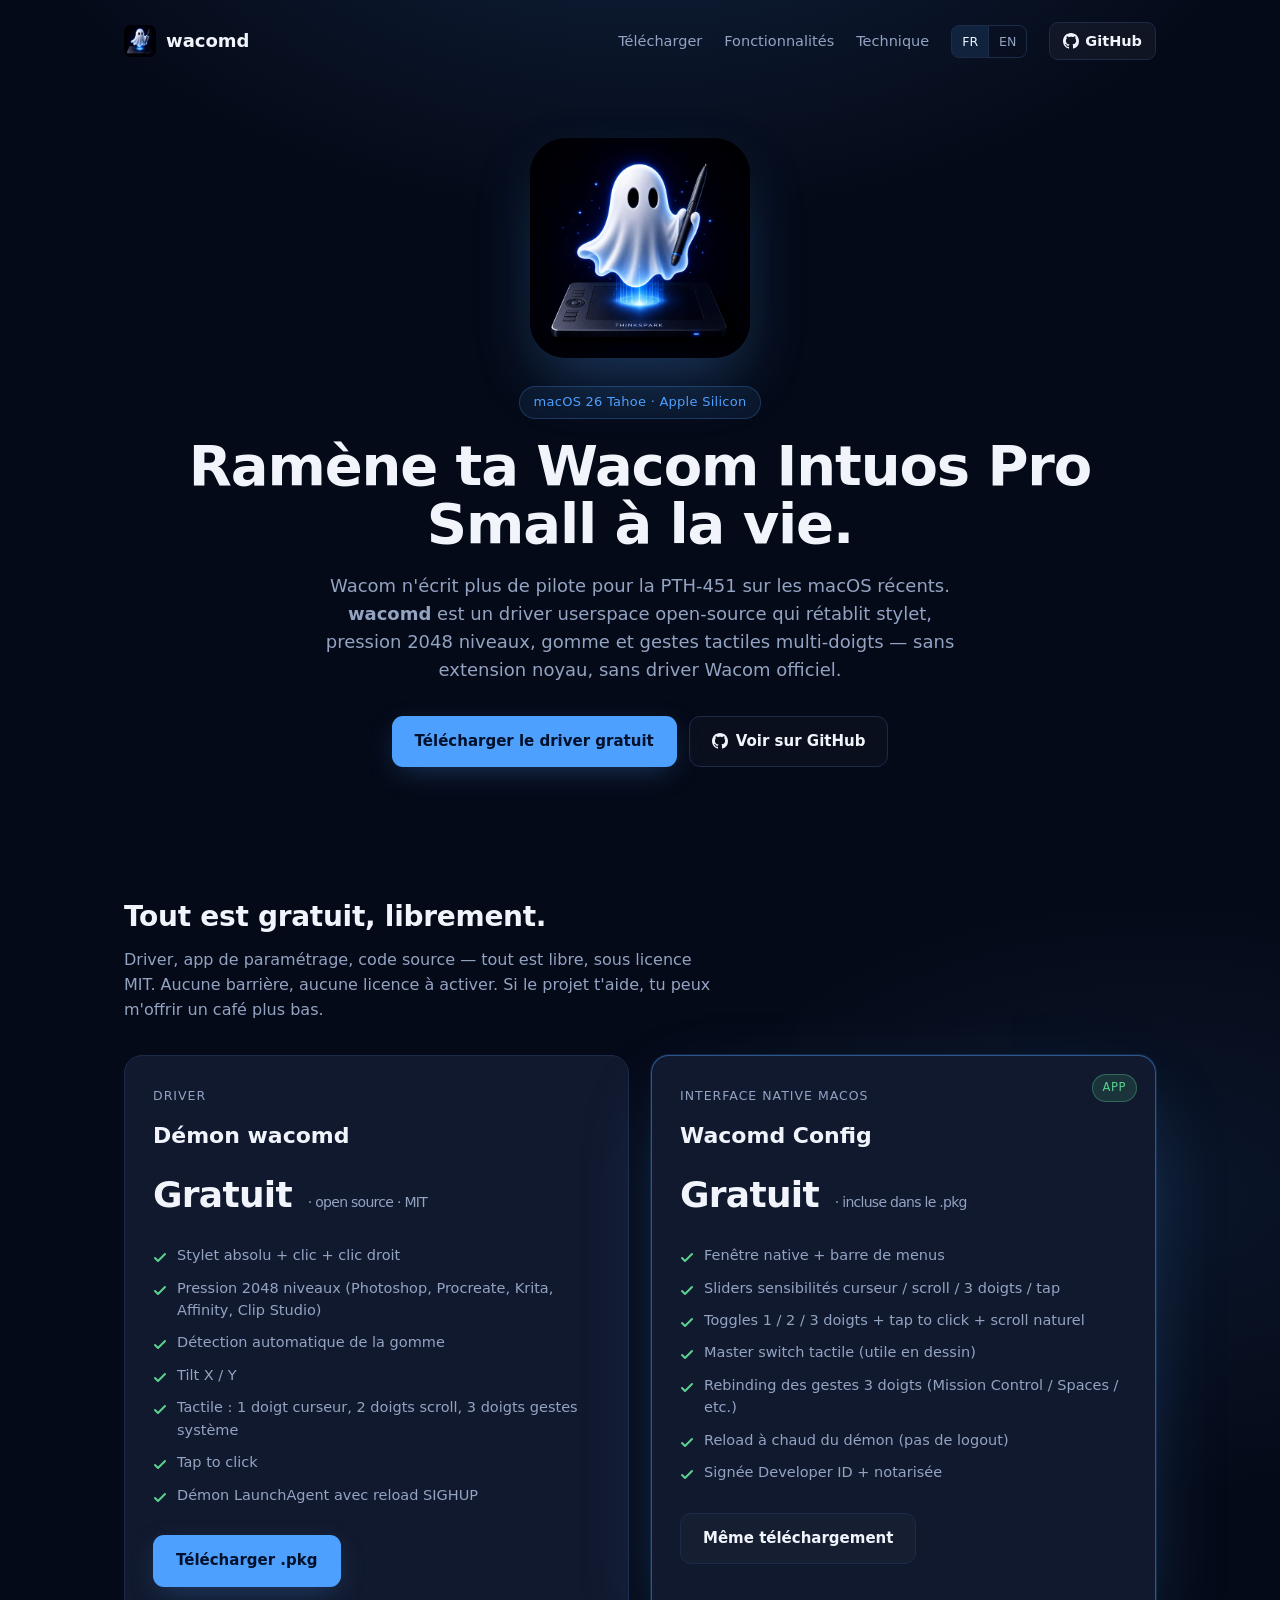
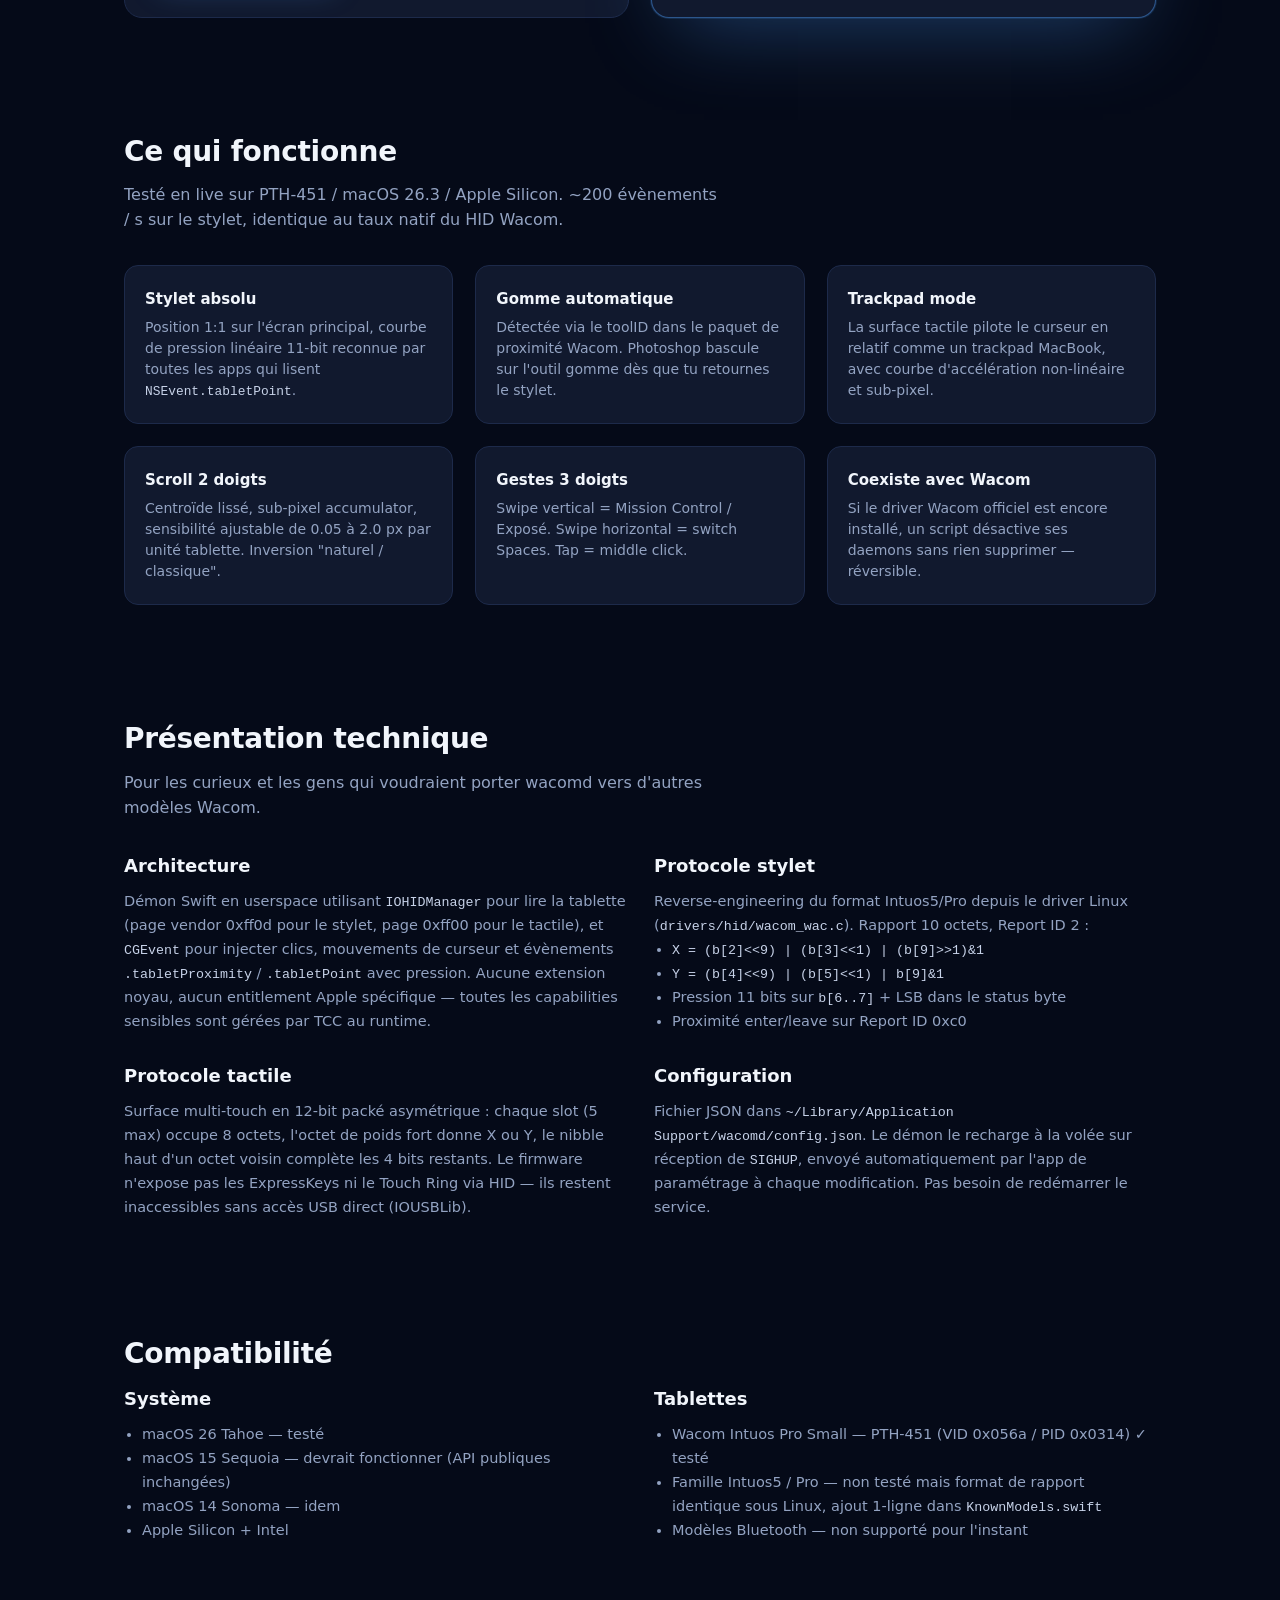
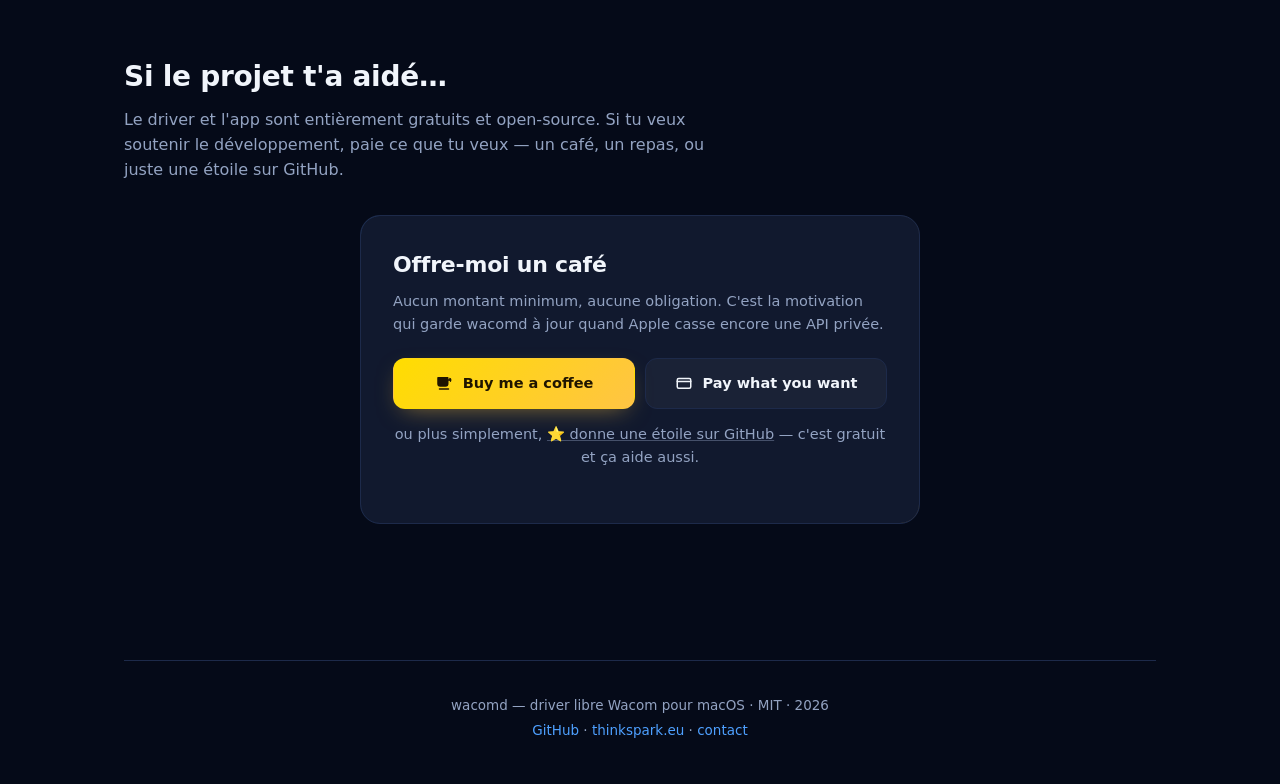
==== commit a79c2a85: "v0.10: switch to fully free + pay-what-you-want tip jar User decided to drop the fixed-price app tie" ====
--- a/web/wacom_PTH-405_Driver/index.html
+++ b/web/wacom_PTH-405_Driver/index.html
@@ -6,7 +6,7 @@
 <title>wacomd — driver libre Wacom Intuos Pro Small sur macOS Tahoe</title>
 <meta name="description" content="Pilote userspace open-source et app de paramétrage pour la Wacom Intuos Pro Small (PTH-451) sur macOS 26 Tahoe. Stylet, pression 2048 niveaux, gomme, gestes tactiles 1/2/3 doigts.">
 <meta property="og:title" content="wacomd — driver libre Wacom PTH-451 sur macOS Tahoe">
-<meta property="og:description" content="Stylet, pression, tactile multi-doigts. Driver gratuit, app de réglages payante.">
+<meta property="og:description" content="Stylet, pression, tactile multi-doigts. Entièrement gratuit et open-source. Paie ce que tu veux si ça t'aide.">
 <meta property="og:image" content="ghost.png">
 <meta property="og:type" content="website">
 <meta name="theme-color" content="#050a18">
@@ -60,19 +60,19 @@
   </section>
 
   <section id="telecharger">
-    <h2 class="reveal">Driver gratuit, app de paramétrage payante</h2>
+    <h2 class="reveal">Tout est gratuit, librement.</h2>
     <p class="sub reveal">
-      Le driver est et restera libre et gratuit. L'app de réglages
-      ajoute une interface de configuration en barre de menus
-      avec sliders, toggles et reload à chaud.
-    </p>
-
-    <div class="pricing">
+      Driver, app de paramétrage, code source — tout est libre, sous
+      licence MIT. Aucune barrière, aucune licence à activer. Si le
+      projet t'aide, tu peux m'offrir un café plus bas.
+    </p>
+
+    <div class="pricing" style="grid-template-columns: 1fr 1fr;">
 
       <div class="price-card reveal">
-        <div class="label">Open Source</div>
-        <h3>Driver wacomd</h3>
-        <div class="price">Gratuit <small>· MIT</small></div>
+        <div class="label">Driver</div>
+        <h3>Démon wacomd</h3>
+        <div class="price">Gratuit <small>· open source · MIT</small></div>
         <ul>
           <li>Stylet absolu + clic + clic droit</li>
           <li>Pression 2048 niveaux (Photoshop, Procreate, Krita, Affinity, Clip Studio)</li>
@@ -82,16 +82,16 @@
           <li>Tap to click</li>
           <li>Démon LaunchAgent avec reload SIGHUP</li>
         </ul>
-        <a class="btn btn-ghost" href="wacomd-latest.pkg" download>Télécharger&nbsp;.pkg</a>
+        <a class="btn btn-primary" href="wacomd-latest.pkg" download>Télécharger&nbsp;.pkg</a>
       </div>
 
       <div class="price-card featured reveal">
-        <div class="badge">Pro</div>
-        <div class="label">App native macOS</div>
+        <div class="badge">App</div>
+        <div class="label">Interface native macOS</div>
         <h3>Wacomd&nbsp;Config</h3>
-        <div class="price">4,99&nbsp;€ <small>· paiement unique</small></div>
-        <ul>
-          <li>Barre de menus SwiftUI native (LSUIElement)</li>
+        <div class="price">Gratuit <small>· incluse dans le&nbsp;.pkg</small></div>
+        <ul>
+          <li>Fenêtre native + barre de menus</li>
           <li>Sliders sensibilités curseur / scroll / 3 doigts / tap</li>
           <li>Toggles 1 / 2 / 3 doigts + tap to click + scroll naturel</li>
           <li>Master switch tactile (utile en dessin)</li>
@@ -99,7 +99,7 @@
           <li>Reload à chaud du démon (pas de logout)</li>
           <li>Signée Developer ID + notarisée</li>
         </ul>
-        <a class="btn btn-primary" href="#acheter">Acheter</a>
+        <a class="btn btn-ghost" href="wacomd-latest.pkg" download>Même téléchargement</a>
       </div>
 
     </div>
@@ -211,63 +211,42 @@
     </div>
   </section>
 
-  <section id="acheter">
-    <h2 class="reveal">Acheter Wacomd Config</h2>
+  <section id="soutenir">
+    <h2 class="reveal">Si le projet t'a aidé…</h2>
     <p class="sub reveal">
-      Une licence personnelle, paiement unique, valable sur tous tes Macs.
-      Le driver lui-même reste gratuit et open-source — pas besoin d'acheter
-      l'app pour faire fonctionner ta tablette.
-    </p>
-
-    <div class="buy-block reveal">
-      <div class="label">Wacomd Config</div>
-      <div class="price-line">
-        <span class="amount">4,99&nbsp;€</span>
-        <span class="terms">paiement unique · sans abonnement</span>
-      </div>
-      <p class="micro">
-        Téléchargement immédiat de la build signée Developer ID et notarisée
-        Apple. Licence personnelle valable sur tous tes Macs.
+      Le driver et l'app sont entièrement gratuits et open-source. Si tu veux
+      soutenir le développement, paie ce que tu veux — un café, un repas, ou
+      juste une étoile sur GitHub.
+    </p>
+
+    <div class="tipjar reveal">
+      <h3>Offre-moi un café</h3>
+      <p>
+        Aucun montant minimum, aucune obligation. C'est la motivation qui
+        garde wacomd à jour quand Apple casse encore une API privée.
       </p>
 
-      <a class="btn btn-primary btn-buy" data-stripe-buy href="#">
-        <svg viewBox="0 0 24 24" fill="none" stroke="currentColor" stroke-width="2" stroke-linecap="round" stroke-linejoin="round" style="width:18px;height:18px;" aria-hidden="true">
-          <rect x="3" y="6" width="18" height="13" rx="2"/>
-          <path d="M3 10h18"/>
-          <path d="M7 15h2"/>
-        </svg>
-        Acheter — 4,99&nbsp;€
-      </a>
-
-      <div class="trust-row">
-        <span class="trust-pill">
-          <svg viewBox="0 0 14 14" fill="none" stroke="currentColor" stroke-width="2" aria-hidden="true">
-            <path d="M7 1l5 2v4c0 3-2 5-5 6-3-1-5-3-5-6V3l5-2z" stroke-linejoin="round"/>
-            <path d="M5 7l1.5 1.5L9 6" stroke-linecap="round" stroke-linejoin="round"/>
+      <div class="tip-options">
+        <a class="tip-btn tip-coffee" href="https://buymeacoffee.com/REPLACE_WITH_YOUR_USERNAME" target="_blank" rel="noopener">
+          <svg viewBox="0 0 24 24" fill="currentColor" aria-hidden="true">
+            <path d="M19 7h-1V5a1 1 0 0 0-1-1H4a1 1 0 0 0-1 1v8a4 4 0 0 0 4 4h7a4 4 0 0 0 4-4v-2h1a3 3 0 0 0 0-6zm0 4h-1V9h1a1 1 0 0 1 0 2zM6 21h12a1 1 0 0 0 0-2H6a1 1 0 0 0 0 2z"/>
           </svg>
-          Paiement sécurisé
-        </span>
-        <span class="trust-pill">
-          <svg viewBox="0 0 14 14" fill="none" stroke="currentColor" stroke-width="2" aria-hidden="true">
-            <path d="M7 1l5 2v4c0 3-2 5-5 6-3-1-5-3-5-6V3l5-2z" stroke-linejoin="round"/>
+          Buy me a coffee
+        </a>
+
+        <a class="tip-btn tip-stripe" href="https://buy.stripe.com/REPLACE_WITH_PWYW_LINK" target="_blank" rel="noopener">
+          <svg viewBox="0 0 24 24" fill="none" stroke="currentColor" stroke-width="2" stroke-linecap="round" stroke-linejoin="round" aria-hidden="true">
+            <rect x="3" y="6" width="18" height="13" rx="2"/>
+            <path d="M3 10h18"/>
           </svg>
-          Pas d'abonnement
-        </span>
-        <span class="trust-pill">
-          <svg viewBox="0 0 14 14" fill="none" stroke="currentColor" stroke-width="2" aria-hidden="true">
-            <circle cx="7" cy="7" r="6"/>
-            <path d="M7 4v3l2 1" stroke-linecap="round"/>
-          </svg>
-          Téléchargement immédiat
-        </span>
-      </div>
-
-      <div class="stripe-line">
-        <svg viewBox="0 0 60 25" fill="currentColor" aria-hidden="true">
-          <path d="M59.6 14.4c0-4.3-2.1-7.7-6.1-7.7-4 0-6.5 3.4-6.5 7.6 0 5 2.9 7.5 7 7.5 2 0 3.5-.4 4.7-1.1v-3.3c-1.2.6-2.5 1-4.2 1-1.7 0-3.1-.6-3.3-2.6h8.3c.1-.4.1-1 .1-1.4zm-8.4-1.6c0-1.9 1.2-2.7 2.3-2.7s2.2.8 2.2 2.7h-4.5z M40.8 6.7c-1.6 0-2.7.8-3.3 1.3l-.2-1H34v18.7l4.1-.9V20c.6.4 1.5 1 3 1 3 0 5.8-2.4 5.8-7.6-.1-4.8-2.9-6.7-6.1-6.7zm-1 11.7c-1 0-1.6-.4-2-.8V11c.4-.5 1-.8 2-.8 1.6 0 2.7 1.8 2.7 4.1 0 2.4-1.1 4.1-2.7 4.1z M30.7.5l-4.1.9v3.3l4.1-.9z M30.7 6.9h-4.1V21h4.1V6.9z M22.2 8.1l-.3-1.2h-3.5V21h4.1v-9.5c1-1.3 2.6-1 3.1-.9V6.9c-.5-.2-2.4-.6-3.4 1.2z M14 3.4l-4 .9-.1 13.1c0 2.4 1.8 4.2 4.2 4.2 1.4 0 2.4-.3 2.9-.6v-3.3c-.5.2-3.1.9-3.1-1.5V10.4h3.1V6.9h-3.1V3.4zM4.1 11c0-.6.5-.9 1.4-.9 1.2 0 2.8.4 4 1.1V7.4c-1.3-.5-2.6-.7-4-.7C2.2 6.7 0 8.6 0 11.7c0 4.9 6.8 4.1 6.8 6.2 0 .8-.7 1-1.6 1-1.4 0-3.1-.6-4.5-1.4v3.9c1.5.7 3 1 4.5 1 3.4 0 5.7-1.7 5.7-4.9 0-5.4-6.8-4.4-6.8-6.5z"/>
-        </svg>
-        Paiement sécurisé via Stripe
-      </div>
+          Pay what you want
+        </a>
+      </div>
+
+      <p class="tip-secondary">
+        ou plus simplement,
+        <a href="https://github.com/yanickb/wacomd" target="_blank" rel="noopener">⭐ donne une étoile sur GitHub</a> — c'est gratuit et ça aide aussi.
+      </p>
     </div>
   </section>
 
--- a/web/wacom_PTH-405_Driver/styles.css
+++ b/web/wacom_PTH-405_Driver/styles.css
@@ -384,95 +384,96 @@
 }
 .tech-grid ul { margin-left: 18px; }
 
-/* ---------------- Buy / Stripe block ---------------- */
-.buy-block {
-  max-width: 520px;
+/* ---------------- Tip jar (pay what you want) ---------------- */
+.tipjar {
+  max-width: 560px;
+  margin: 0 auto;
   background: var(--card);
-  border: 1px solid rgba(78, 160, 255, 0.45);
+  border: 1px solid var(--border);
   border-radius: 20px;
   padding: 32px;
-  box-shadow: 0 30px 80px -25px var(--accent-glow);
   position: relative;
   overflow: hidden;
 }
-.buy-block::before {
+.tipjar::before {
   content: "";
   position: absolute;
   inset: -1px;
   border-radius: 20px;
   padding: 1px;
   background: linear-gradient(135deg,
-    rgba(78, 160, 255, 0.4),
-    rgba(78, 160, 255, 0.05) 40%,
-    rgba(89, 210, 142, 0.25));
+    rgba(78, 160, 255, 0.35),
+    rgba(78, 160, 255, 0.05) 50%,
+    rgba(255, 196, 60, 0.25));
   -webkit-mask: linear-gradient(#000 0 0) content-box, linear-gradient(#000 0 0);
           mask: linear-gradient(#000 0 0) content-box, linear-gradient(#000 0 0);
   -webkit-mask-composite: xor;
           mask-composite: exclude;
   pointer-events: none;
 }
-
-.buy-block .label {
-  font-size: 12.5px;
-  text-transform: uppercase;
-  letter-spacing: 0.08em;
-  color: var(--muted);
-}
-.buy-block .price-line {
-  display: flex;
-  align-items: baseline;
+.tipjar h3 {
+  font-size: 22px;
+  margin-bottom: 8px;
+  letter-spacing: -0.01em;
+}
+.tipjar p {
+  color: var(--muted);
+  font-size: 14.5px;
+  line-height: 1.6;
+  margin-bottom: 22px;
+}
+.tip-options {
+  display: grid;
+  grid-template-columns: 1fr 1fr;
   gap: 10px;
-  margin: 12px 0 6px;
-}
-.buy-block .price-line .amount {
-  font-size: 38px;
-  font-weight: 700;
-  letter-spacing: -0.02em;
-}
-.buy-block .price-line .terms { font-size: 14px; color: var(--muted); }
-.buy-block .micro {
-  color: var(--muted);
-  font-size: 14px;
-  margin-bottom: 22px;
-  line-height: 1.55;
-}
-.buy-block .btn-buy {
-  width: 100%;
-  justify-content: center;
-  font-size: 16px;
-  padding: 15px 22px;
-}
-
-.trust-row {
-  display: flex;
-  gap: 10px;
-  flex-wrap: wrap;
-  margin-top: 18px;
-  justify-content: center;
-}
-.trust-pill {
+}
+@media (max-width: 540px) { .tip-options { grid-template-columns: 1fr; } }
+
+.tip-btn {
   display: inline-flex;
   align-items: center;
-  gap: 6px;
-  font-size: 12.5px;
-  color: var(--good);
-  background: var(--good-glow);
-  border: 1px solid rgba(89, 210, 142, 0.32);
-  border-radius: 999px;
-  padding: 5px 11px;
-}
-.trust-pill svg { width: 13px; height: 13px; }
-
-.stripe-line {
-  display: flex;
-  align-items: center;
   justify-content: center;
-  gap: 8px;
-  color: var(--muted);
-  font-size: 12.5px;
-  margin-top: 20px;
-}
-.stripe-line svg { height: 14px; opacity: 0.85; }
+  gap: 10px;
+  padding: 13px 18px;
+  border-radius: 12px;
+  font-weight: 600;
+  font-size: 14.5px;
+  border: 1px solid transparent;
+  transition: transform var(--dur-fast) var(--ease-out),
+              background var(--dur-fast) var(--ease-out),
+              border-color var(--dur-fast) var(--ease-out),
+              box-shadow var(--dur-base) var(--ease-out);
+}
+.tip-btn:hover { text-decoration: none; transform: translateY(-1px); }
+.tip-btn:active { transform: translateY(0); transition-duration: 80ms; }
+.tip-btn svg { width: 18px; height: 18px; flex-shrink: 0; }
+
+.tip-coffee {
+  background: linear-gradient(135deg, #ffdd00, #ffc444);
+  color: #1f1500;
+  box-shadow: 0 8px 24px -10px rgba(255, 196, 60, 0.55);
+}
+.tip-coffee:hover { box-shadow: 0 12px 30px -10px rgba(255, 196, 60, 0.7); }
+
+.tip-stripe {
+  background: rgba(255, 255, 255, 0.04);
+  color: var(--text);
+  border-color: var(--border);
+}
+.tip-stripe:hover { background: rgba(255, 255, 255, 0.08); border-color: #2c3d63; }
+
+.tip-secondary {
+  margin-top: 14px;
+  text-align: center;
+  font-size: 13px;
+  color: var(--muted);
+}
+.tip-secondary a {
+  color: var(--muted);
+  text-decoration: underline;
+  text-decoration-color: rgba(147, 163, 194, 0.4);
+}
+.tip-secondary a:hover { color: var(--text); }
 
 /* ---------------- Footer ---------------- */
 footer {
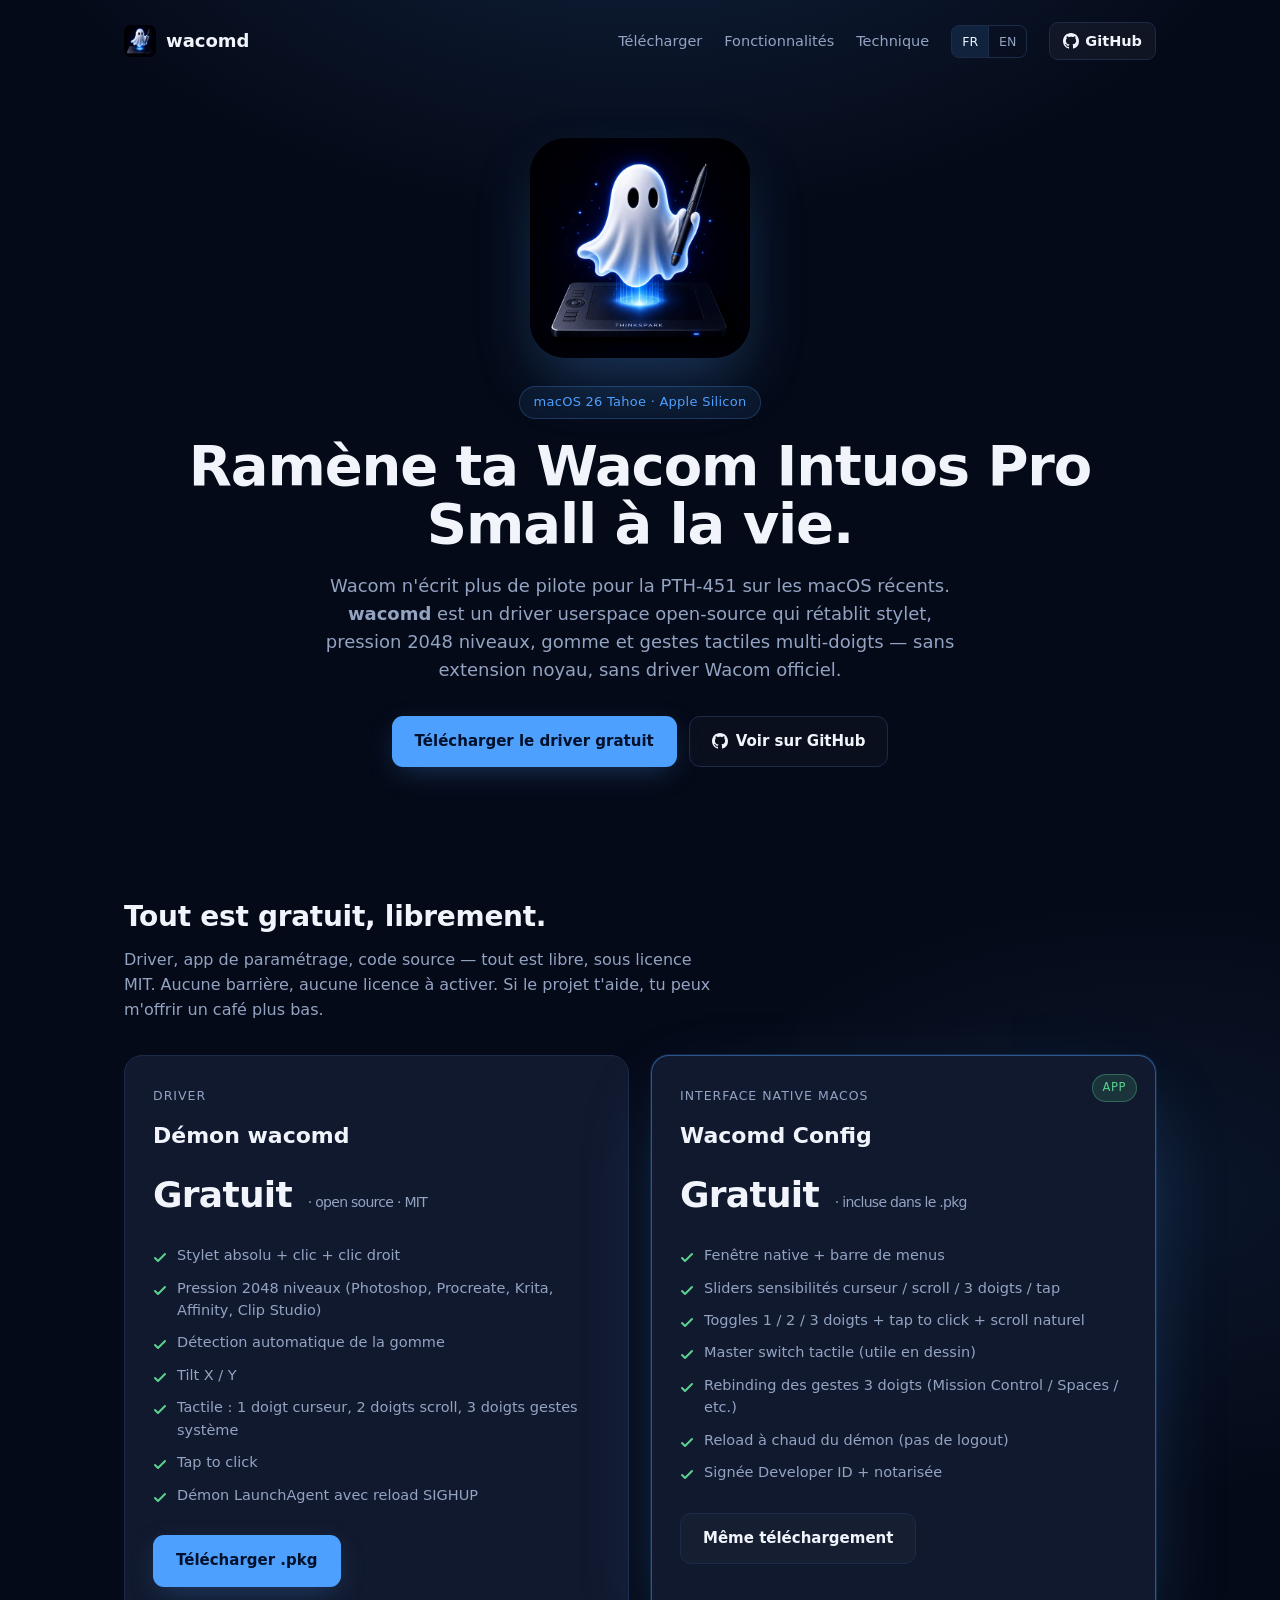
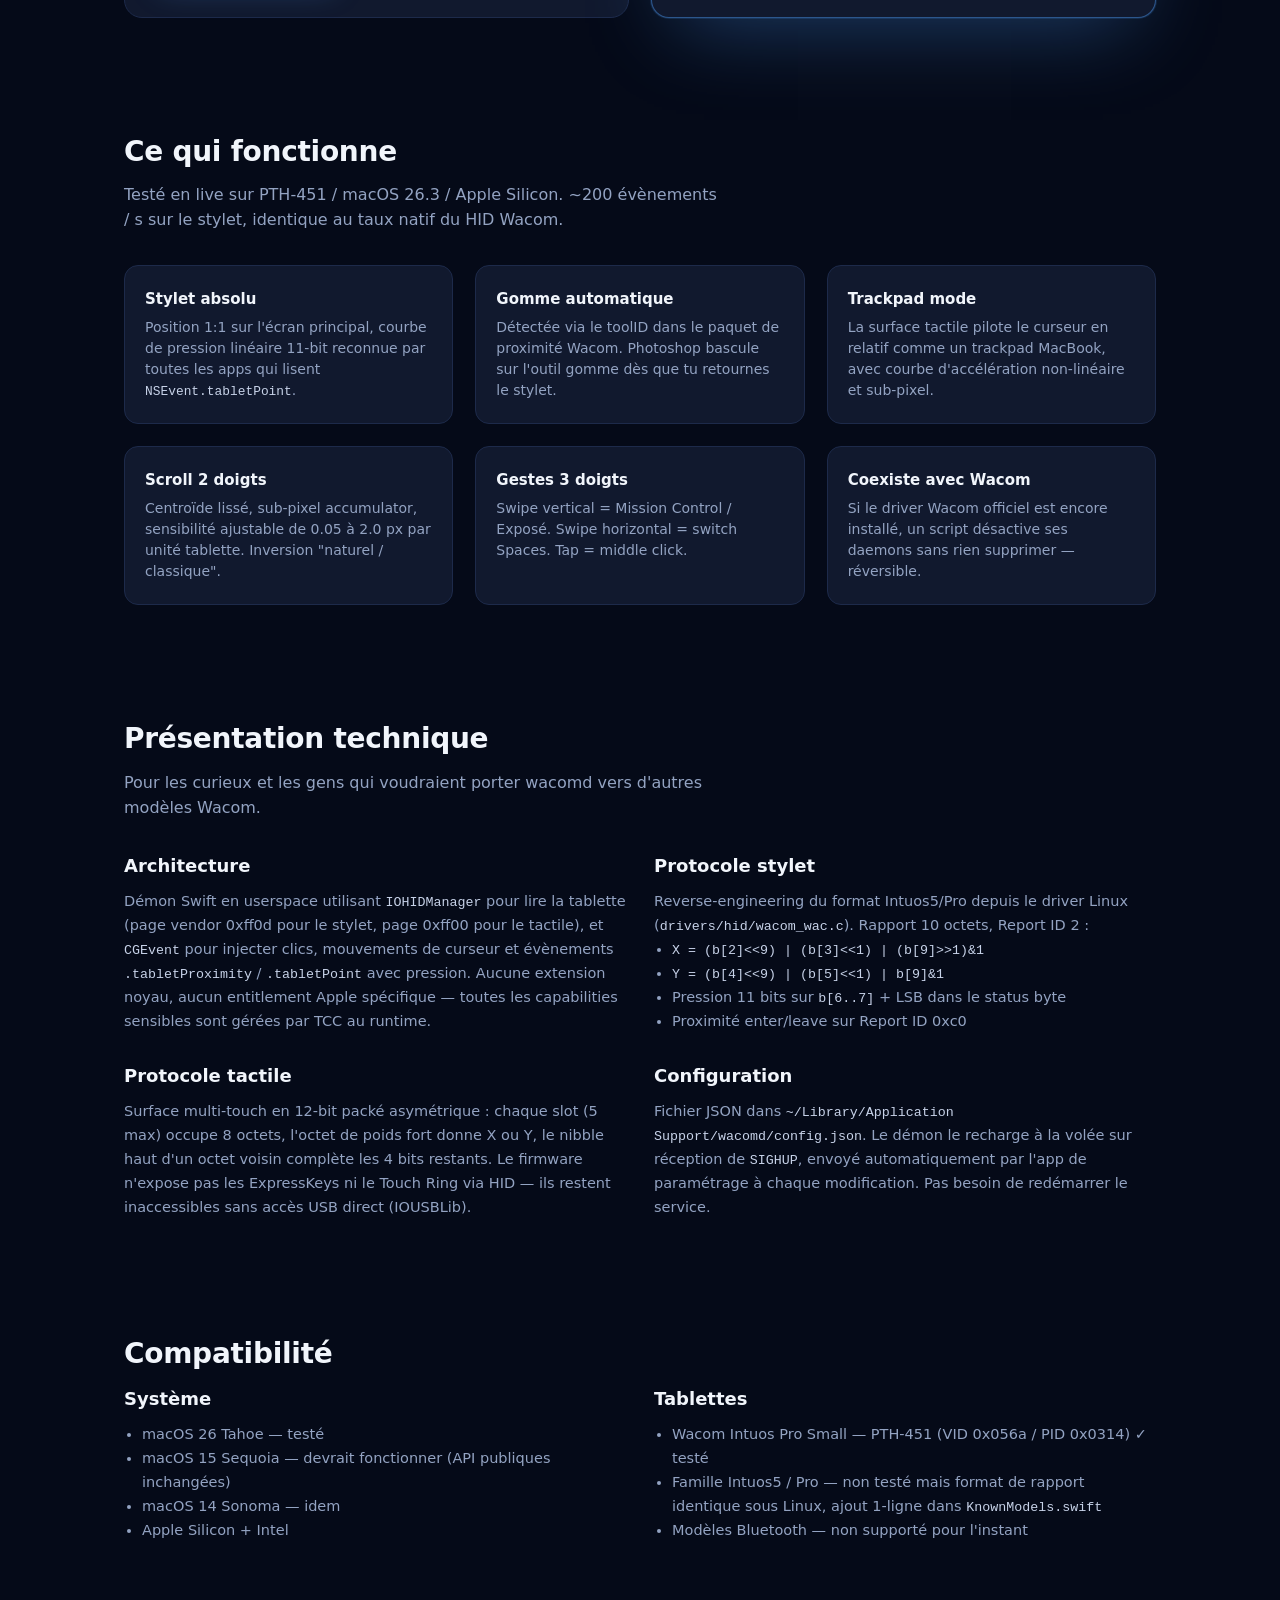
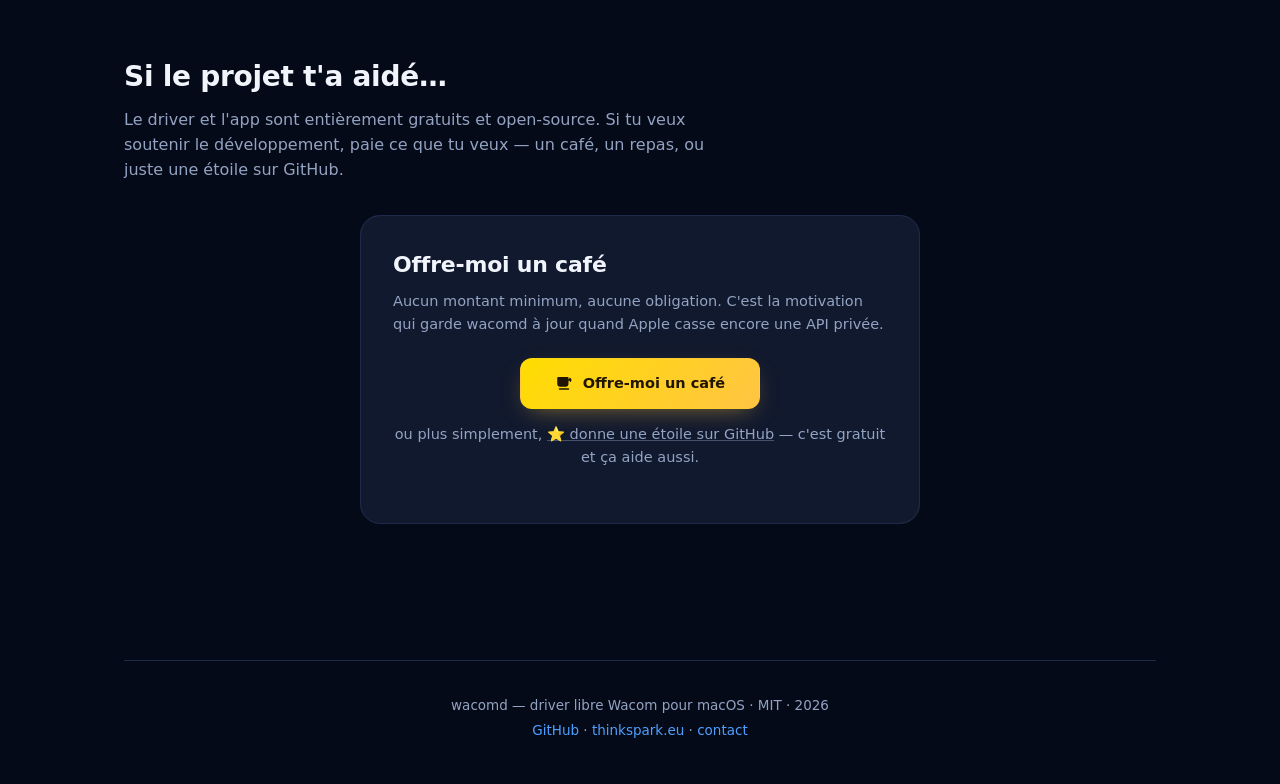
==== commit 6f4b5b76: "v0.10.2: single "Buy me a coffee" CTA pointing directly at Stripe User prefers their own Stripe paym" ====
--- a/web/wacom_PTH-405_Driver/index.html
+++ b/web/wacom_PTH-405_Driver/index.html
@@ -226,20 +226,12 @@
         garde wacomd à jour quand Apple casse encore une API privée.
       </p>
 
-      <div class="tip-options">
-        <a class="tip-btn tip-coffee" href="https://buymeacoffee.com/REPLACE_WITH_YOUR_USERNAME" target="_blank" rel="noopener">
+      <div class="tip-options single">
+        <a class="tip-btn tip-coffee" href="https://buy.stripe.com/REPLACE_WITH_PWYW_LINK" target="_blank" rel="noopener">
           <svg viewBox="0 0 24 24" fill="currentColor" aria-hidden="true">
             <path d="M19 7h-1V5a1 1 0 0 0-1-1H4a1 1 0 0 0-1 1v8a4 4 0 0 0 4 4h7a4 4 0 0 0 4-4v-2h1a3 3 0 0 0 0-6zm0 4h-1V9h1a1 1 0 0 1 0 2zM6 21h12a1 1 0 0 0 0-2H6a1 1 0 0 0 0 2z"/>
           </svg>
-          Buy me a coffee
-        </a>
-
-        <a class="tip-btn tip-stripe" href="https://buy.stripe.com/REPLACE_WITH_PWYW_LINK" target="_blank" rel="noopener">
-          <svg viewBox="0 0 24 24" fill="none" stroke="currentColor" stroke-width="2" stroke-linecap="round" stroke-linejoin="round" aria-hidden="true">
-            <rect x="3" y="6" width="18" height="13" rx="2"/>
-            <path d="M3 10h18"/>
-          </svg>
-          Pay what you want
+          Offre-moi un café
         </a>
       </div>
 
--- a/web/wacom_PTH-405_Driver/styles.css
+++ b/web/wacom_PTH-405_Driver/styles.css
@@ -427,6 +427,11 @@
   grid-template-columns: 1fr 1fr;
   gap: 10px;
 }
+.tip-options.single {
+  display: flex;
+  justify-content: center;
+}
+.tip-options.single .tip-btn { min-width: 240px; }
 @media (max-width: 540px) { .tip-options { grid-template-columns: 1fr; } }
 
 .tip-btn {
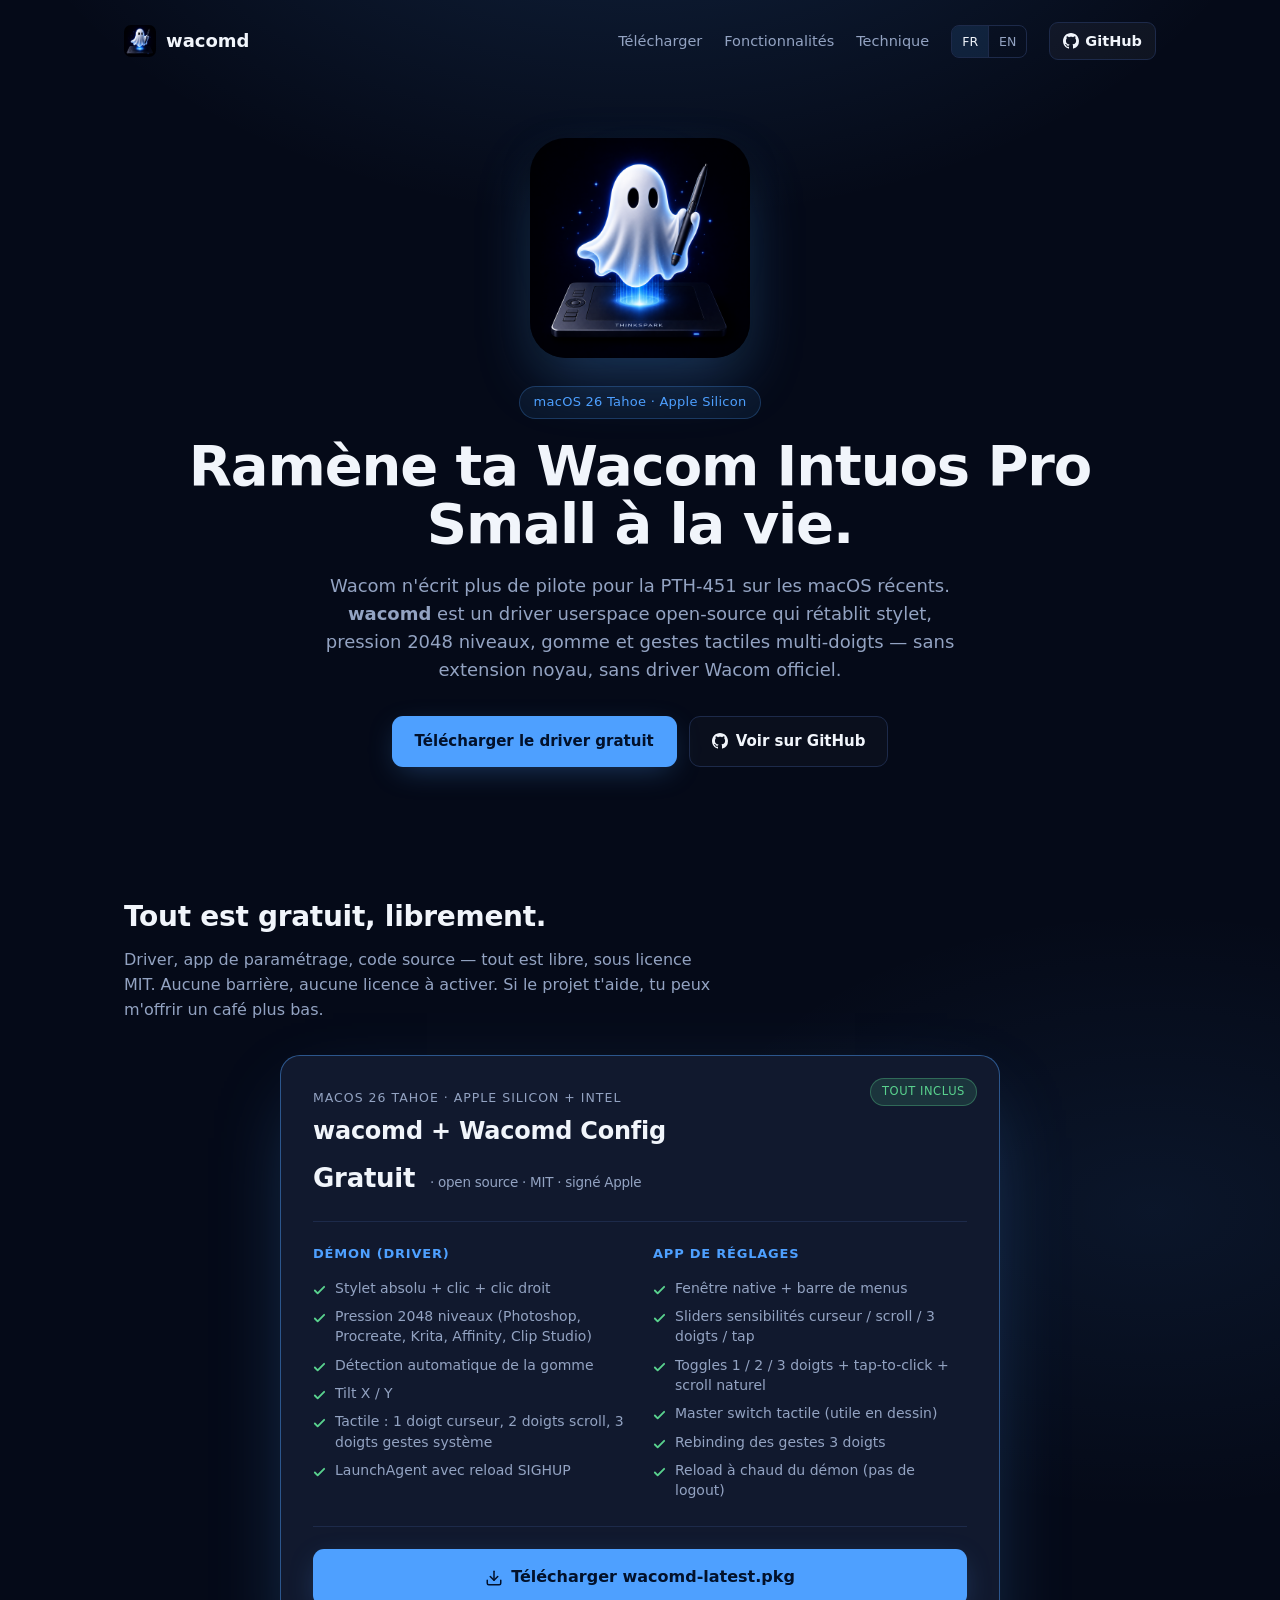
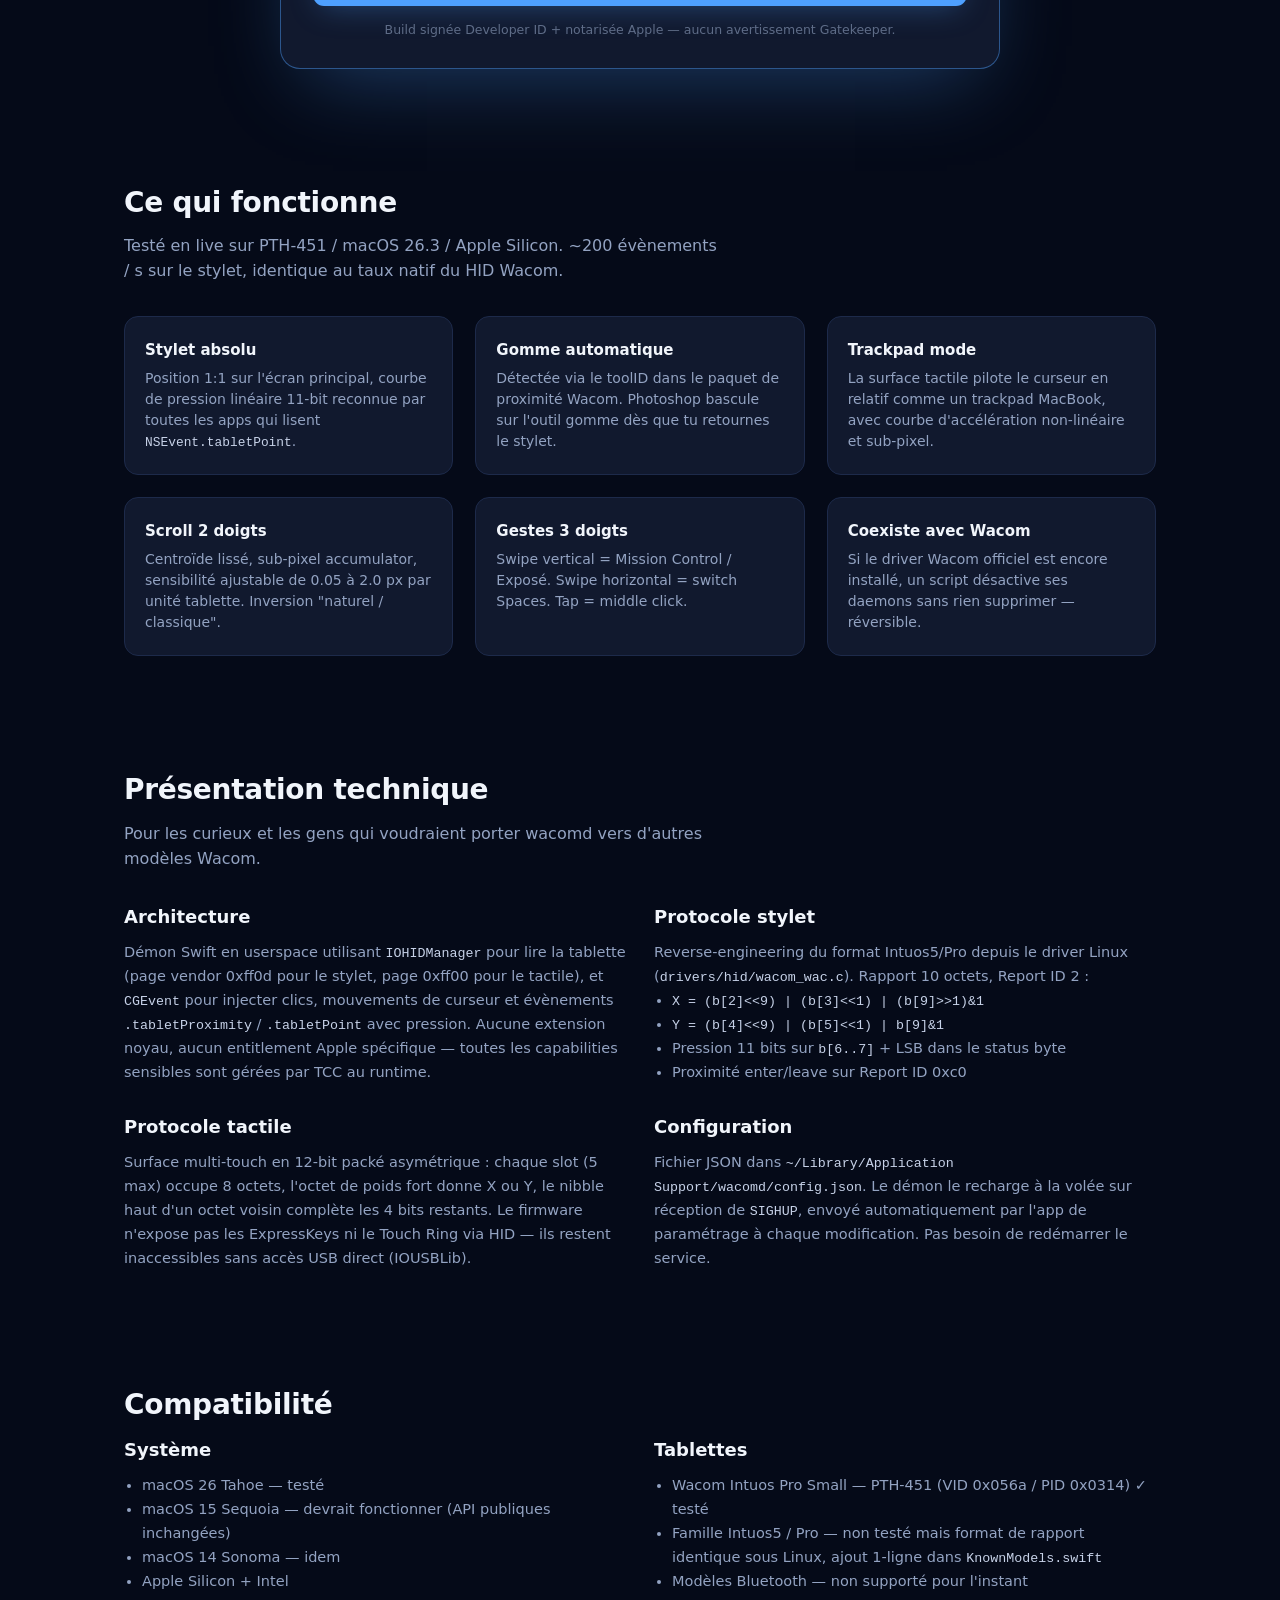
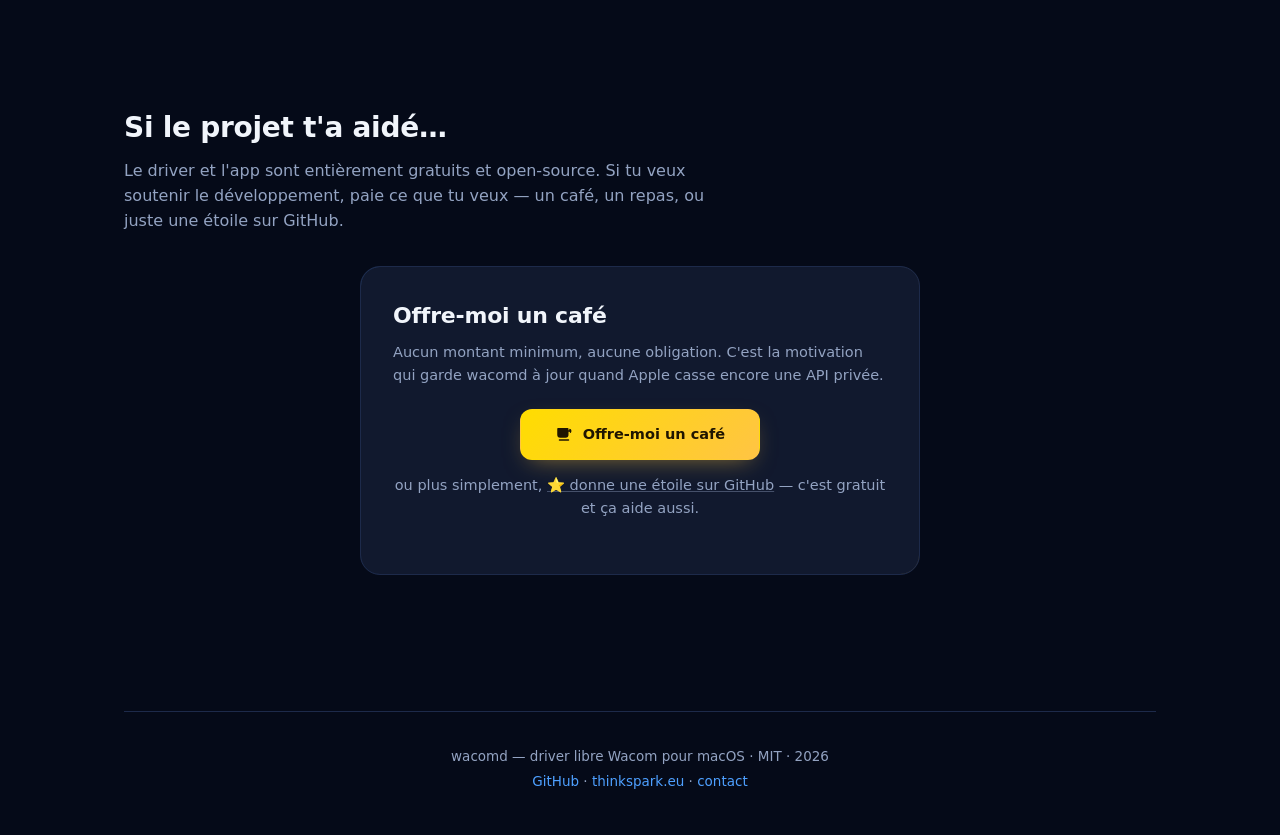
==== commit 011ba5c6: "v0.10.5: merge dual "Free" cards into a single download block User observation : having two side-by-" ====
--- a/web/wacom_PTH-405_Driver/index.html
+++ b/web/wacom_PTH-405_Driver/index.html
@@ -67,41 +67,48 @@
       projet t'aide, tu peux m'offrir un café plus bas.
     </p>
 
-    <div class="pricing" style="grid-template-columns: 1fr 1fr;">
-
-      <div class="price-card reveal">
-        <div class="label">Driver</div>
-        <h3>Démon wacomd</h3>
-        <div class="price">Gratuit <small>· open source · MIT</small></div>
-        <ul>
-          <li>Stylet absolu + clic + clic droit</li>
-          <li>Pression 2048 niveaux (Photoshop, Procreate, Krita, Affinity, Clip Studio)</li>
-          <li>Détection automatique de la gomme</li>
-          <li>Tilt X / Y</li>
-          <li>Tactile&nbsp;: 1 doigt curseur, 2 doigts scroll, 3 doigts gestes système</li>
-          <li>Tap to click</li>
-          <li>Démon LaunchAgent avec reload SIGHUP</li>
-        </ul>
-        <a class="btn btn-primary" href="wacomd-latest.pkg" download>Télécharger&nbsp;.pkg</a>
-      </div>
-
-      <div class="price-card featured reveal">
-        <div class="badge">App</div>
-        <div class="label">Interface native macOS</div>
-        <h3>Wacomd&nbsp;Config</h3>
-        <div class="price">Gratuit <small>· incluse dans le&nbsp;.pkg</small></div>
-        <ul>
-          <li>Fenêtre native + barre de menus</li>
-          <li>Sliders sensibilités curseur / scroll / 3 doigts / tap</li>
-          <li>Toggles 1 / 2 / 3 doigts + tap to click + scroll naturel</li>
-          <li>Master switch tactile (utile en dessin)</li>
-          <li>Rebinding des gestes 3 doigts (Mission Control / Spaces / etc.)</li>
-          <li>Reload à chaud du démon (pas de logout)</li>
-          <li>Signée Developer ID + notarisée</li>
-        </ul>
-        <a class="btn btn-ghost" href="wacomd-latest.pkg" download>Même téléchargement</a>
-      </div>
-
+    <div class="download-card reveal">
+      <div class="badge">Tout inclus</div>
+      <div class="label">macOS 26 Tahoe · Apple Silicon + Intel</div>
+      <h3 class="dl-title">wacomd&nbsp;+&nbsp;Wacomd&nbsp;Config</h3>
+      <div class="price">Gratuit <small>· open source · MIT · signé Apple</small></div>
+
+      <div class="combined-features">
+        <div>
+          <h4 class="combined-title">Démon (driver)</h4>
+          <ul>
+            <li>Stylet absolu + clic + clic droit</li>
+            <li>Pression 2048 niveaux (Photoshop, Procreate, Krita, Affinity, Clip Studio)</li>
+            <li>Détection automatique de la gomme</li>
+            <li>Tilt X / Y</li>
+            <li>Tactile&nbsp;: 1 doigt curseur, 2 doigts scroll, 3 doigts gestes système</li>
+            <li>LaunchAgent avec reload SIGHUP</li>
+          </ul>
+        </div>
+        <div>
+          <h4 class="combined-title">App de réglages</h4>
+          <ul>
+            <li>Fenêtre native + barre de menus</li>
+            <li>Sliders sensibilités curseur / scroll / 3 doigts / tap</li>
+            <li>Toggles 1 / 2 / 3 doigts + tap-to-click + scroll naturel</li>
+            <li>Master switch tactile (utile en dessin)</li>
+            <li>Rebinding des gestes 3 doigts</li>
+            <li>Reload à chaud du démon (pas de logout)</li>
+          </ul>
+        </div>
+      </div>
+
+      <a class="btn btn-primary dl-btn" href="wacomd-latest.pkg" download>
+        <svg viewBox="0 0 24 24" fill="none" stroke="currentColor" stroke-width="2" stroke-linecap="round" stroke-linejoin="round" aria-hidden="true">
+          <path d="M21 15v4a2 2 0 0 1-2 2H5a2 2 0 0 1-2-2v-4"/>
+          <polyline points="7 10 12 15 17 10"/>
+          <line x1="12" y1="15" x2="12" y2="3"/>
+        </svg>
+        Télécharger&nbsp;wacomd-latest.pkg
+      </a>
+      <p class="dl-note">
+        Build signée Developer ID + notarisée Apple — aucun avertissement Gatekeeper.
+      </p>
     </div>
   </section>
 
@@ -227,7 +234,7 @@
       </p>
 
       <div class="tip-options single">
-        <a class="tip-btn tip-coffee" href="https://buy.stripe.com/REPLACE_WITH_PWYW_LINK" target="_blank" rel="noopener">
+        <a class="tip-btn tip-coffee" href="https://buy.stripe.com/6oU00k5r8b6E6NI7AN8EM01" target="_blank" rel="noopener">
           <svg viewBox="0 0 24 24" fill="currentColor" aria-hidden="true">
             <path d="M19 7h-1V5a1 1 0 0 0-1-1H4a1 1 0 0 0-1 1v8a4 4 0 0 0 4 4h7a4 4 0 0 0 4-4v-2h1a3 3 0 0 0 0-6zm0 4h-1V9h1a1 1 0 0 1 0 2zM6 21h12a1 1 0 0 0 0-2H6a1 1 0 0 0 0 2z"/>
           </svg>
--- a/web/wacom_PTH-405_Driver/styles.css
+++ b/web/wacom_PTH-405_Driver/styles.css
@@ -352,6 +352,106 @@
   text-transform: uppercase;
 }
 
+/* ---------------- Download card (single, replaces dual pricing) ---------------- */
+.download-card {
+  max-width: 720px;
+  margin: 0 auto;
+  background: var(--card);
+  border: 1px solid rgba(78, 160, 255, 0.45);
+  border-radius: 20px;
+  padding: 32px 32px 28px;
+  position: relative;
+  overflow: hidden;
+  box-shadow: 0 30px 80px -25px var(--accent-glow);
+}
+.download-card .badge {
+  position: absolute;
+  top: 22px;
+  right: 22px;
+  background: rgba(89, 210, 142, 0.15);
+  color: var(--good);
+  border: 1px solid rgba(89, 210, 142, 0.35);
+  border-radius: 999px;
+  font-size: 11.5px;
+  letter-spacing: 0.05em;
+  padding: 4px 11px;
+  text-transform: uppercase;
+}
+.download-card .label {
+  font-size: 12.5px;
+  text-transform: uppercase;
+  letter-spacing: 0.08em;
+  color: var(--muted);
+  margin-bottom: 6px;
+}
+.download-card .dl-title {
+  font-size: 24px;
+  letter-spacing: -0.01em;
+  margin-bottom: 4px;
+}
+.download-card .price {
+  font-size: 26px;
+  font-weight: 700;
+  letter-spacing: -0.01em;
+  margin: 8px 0 22px;
+}
+.download-card .price small {
+  font-size: 13.5px;
+  font-weight: 400;
+  color: var(--muted);
+  margin-left: 6px;
+}
+
+.combined-features {
+  display: grid;
+  grid-template-columns: 1fr 1fr;
+  gap: 26px;
+  padding: 22px 0;
+  border-top: 1px solid var(--border);
+  border-bottom: 1px solid var(--border);
+  margin-bottom: 22px;
+}
+@media (max-width: 620px) { .combined-features { grid-template-columns: 1fr; gap: 18px; } }
+.combined-title {
+  font-size: 13px;
+  text-transform: uppercase;
+  letter-spacing: 0.06em;
+  color: var(--accent);
+  margin-bottom: 10px;
+}
+.combined-features ul { list-style: none; margin: 0; }
+.combined-features li {
+  color: var(--muted);
+  padding: 4px 0 4px 22px;
+  position: relative;
+  font-size: 14px;
+  line-height: 1.45;
+}
+.combined-features li::before {
+  content: "";
+  position: absolute;
+  left: 0; top: 10px;
+  width: 13px; height: 13px;
+  background: var(--good);
+  -webkit-mask: url("data:image/svg+xml;utf8,<svg viewBox='0 0 14 14' xmlns='http://www.w3.org/2000/svg'><path d='M2 7l3 3 7-7' stroke='black' stroke-width='2' fill='none' stroke-linecap='round' stroke-linejoin='round'/></svg>") center/contain no-repeat;
+          mask: url("data:image/svg+xml;utf8,<svg viewBox='0 0 14 14' xmlns='http://www.w3.org/2000/svg'><path d='M2 7l3 3 7-7' stroke='black' stroke-width='2' fill='none' stroke-linecap='round' stroke-linejoin='round'/></svg>") center/contain no-repeat;
+}
+
+.dl-btn {
+  width: 100%;
+  justify-content: center;
+  font-size: 16px;
+  padding: 15px 22px;
+}
+.dl-btn svg { width: 18px; height: 18px; }
+
+.dl-note {
+  margin: 14px 0 0;
+  font-size: 12.5px;
+  color: var(--muted-soft);
+  text-align: center;
+}
+
 /* ---------------- Features ---------------- */
 .features { display: grid; grid-template-columns: 1fr 1fr 1fr; gap: 22px; }
 @media (max-width: 720px) { .features { grid-template-columns: 1fr; } }
